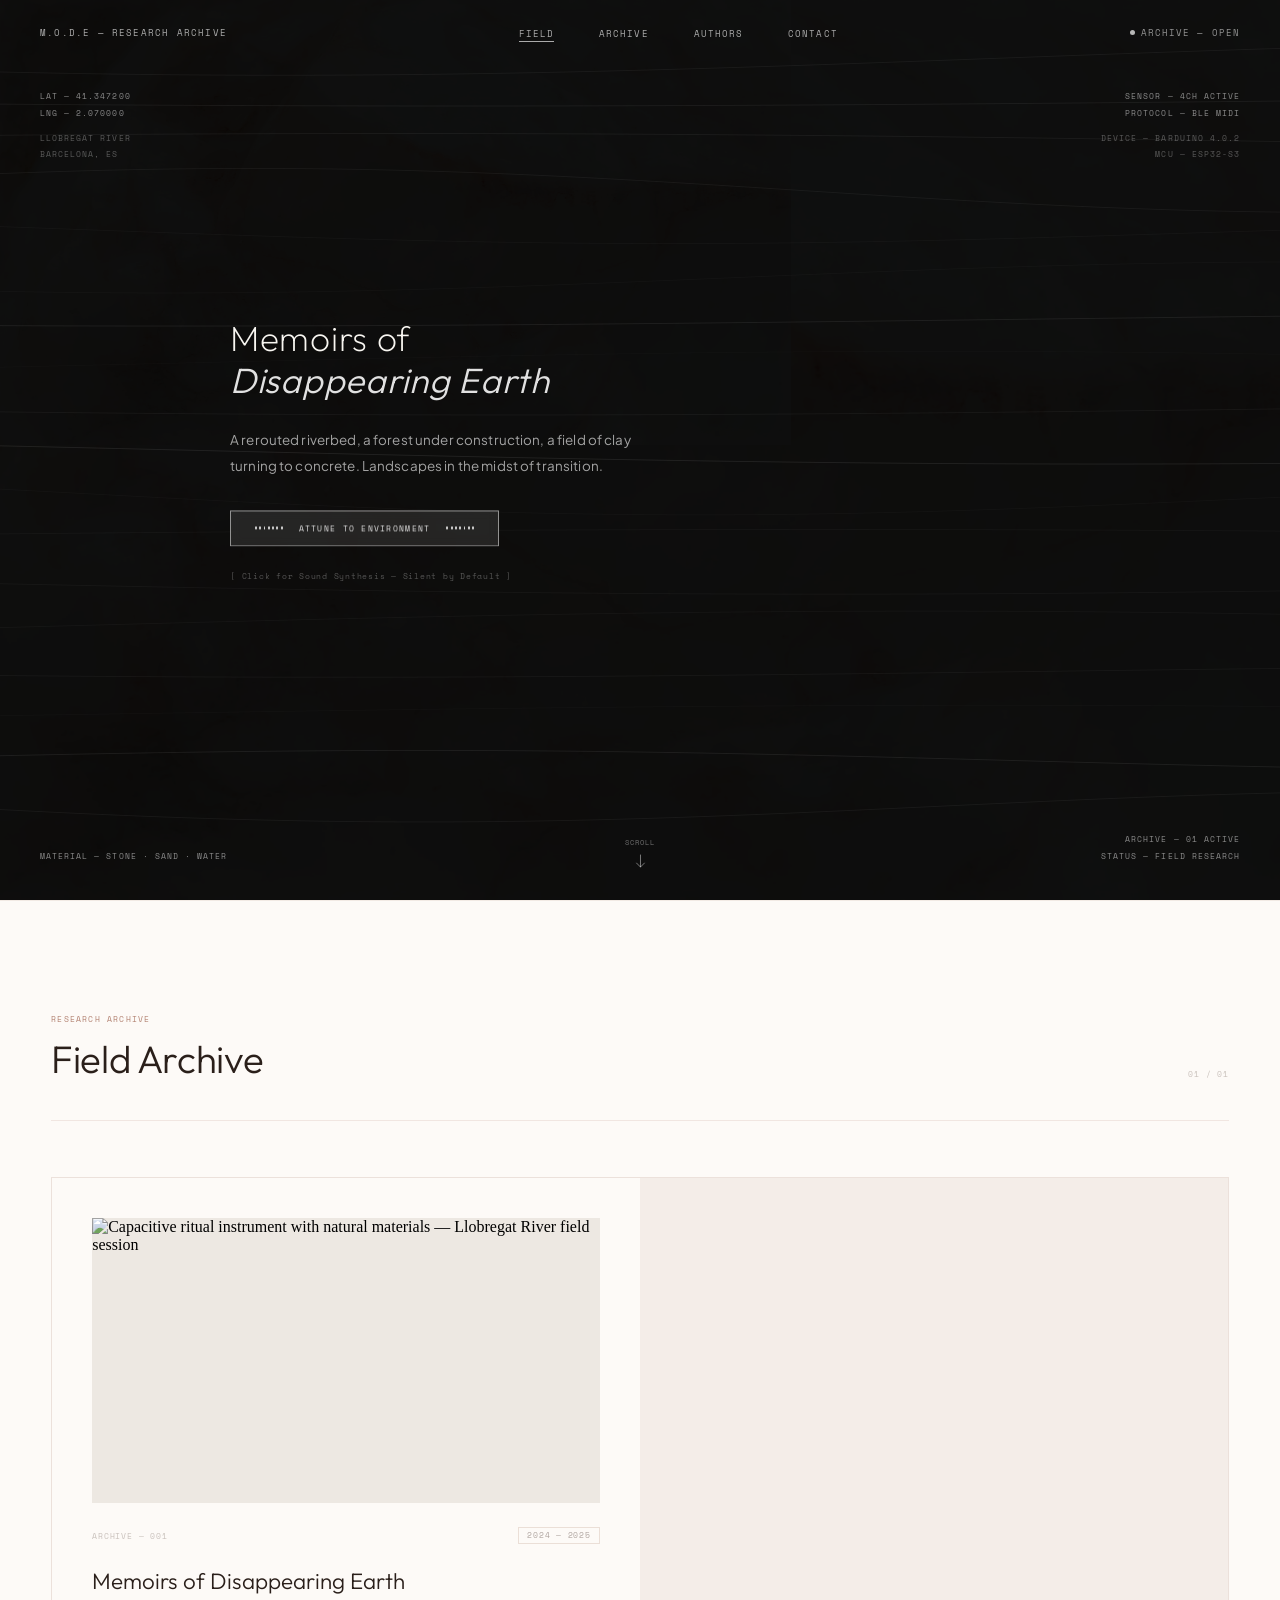
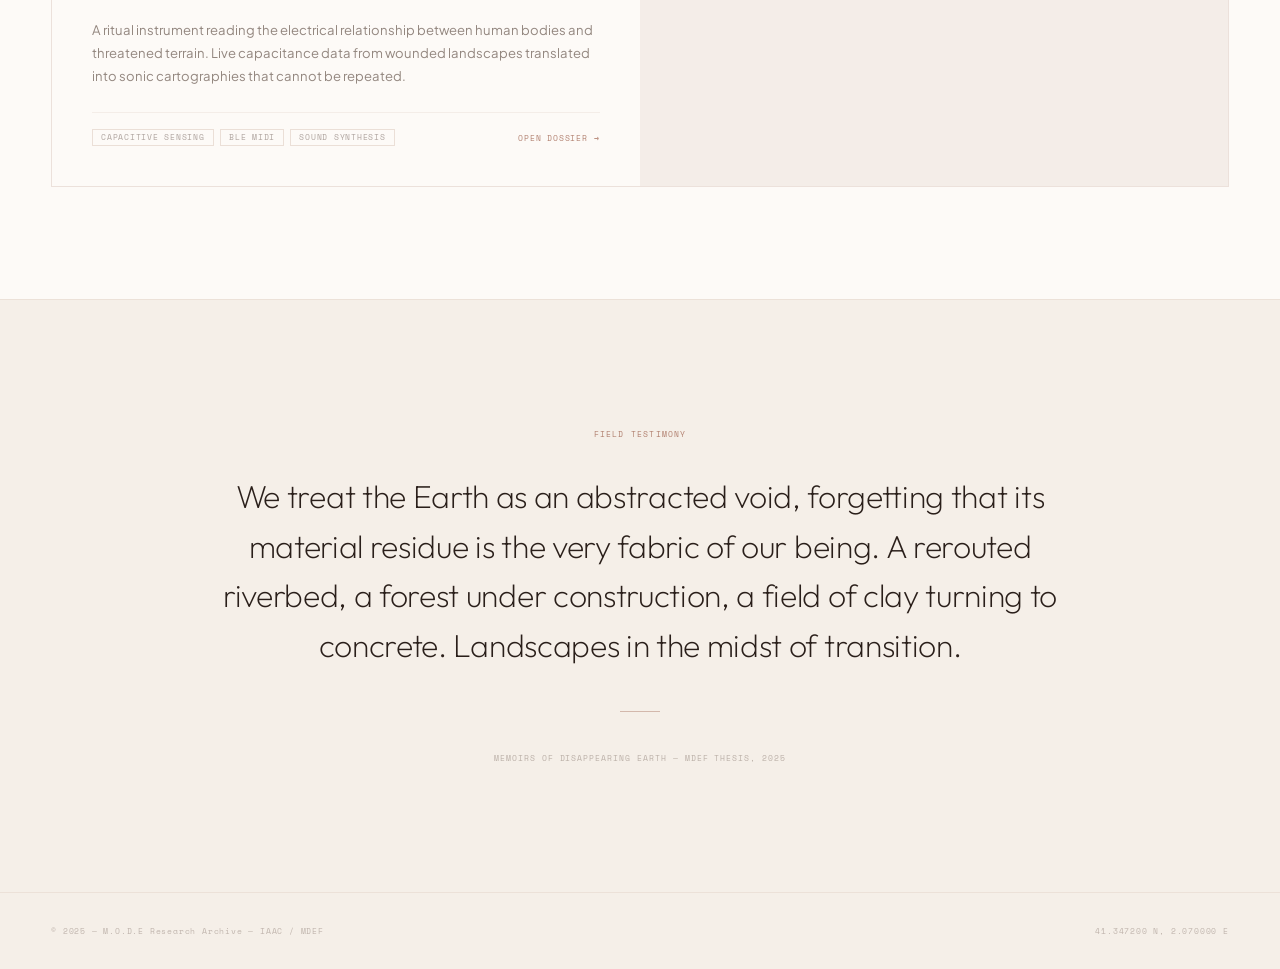
==== index.html @ ce15f307 "Merge branch 'main' of github.com:beste-cebeci/mode git push -u origin main# the commit.git push -u " ====
<!DOCTYPE html>
<html lang="en">
<head>
  <meta charset="UTF-8" />
  <meta name="viewport" content="width=device-width, initial-scale=1.0" />
  <title>Memoirs of Disappearing Earth</title>
  <meta name="description" content="A ritual instrument translating the electrical relationship between human bodies and threatened landscapes into live sonic cartographies." />
  <link rel="preconnect" href="https://fonts.googleapis.com" />
  <link rel="preconnect" href="https://fonts.gstatic.com" crossorigin />
  <link href="https://fonts.googleapis.com/css2?family=Outfit:wght@200;300;400&family=Plus+Jakarta+Sans:wght@400;500&family=Space+Mono:wght@400&display=swap" rel="stylesheet" />
  <style>
    *, *::before, *::after { box-sizing: border-box; margin: 0; padding: 0; }
    html { font-size: 16px; -webkit-font-smoothing: antialiased; }
    body { overflow-x: hidden; }
    a { color: inherit; text-decoration: none; }
    ul { list-style: none; }
    button { background: none; border: none; cursor: pointer; font: inherit; color: inherit; }

    /* ── HERO ── */
    .hero {
      position: relative;
      width: 100vw; height: 100vh;
      min-height: 600px; overflow: hidden;
    }

    /* Marble — full, warm, present. No overlay. */
    .hero-bg {
      position: absolute; inset: 0; z-index: 0;
      background-image: url('assets/images/hero-marble.jpg');
      background-size: cover;
      background-position: center;
      filter: saturate(0.78) brightness(0.06);
    }

    /* Canvas sits directly on marble */
    .hero-canvas {
      position: absolute; inset: 0; z-index: 1;
      width: 100%; height: 100%;
    }

    /* All UI floats on top */
    .hero-ui {
      position: absolute; inset: 0; z-index: 2;
      pointer-events: none;
    }

    /* ── NAV ── */
    .nav {
      position: fixed; top: 0; left: 0; right: 0; z-index: 100;
      height: 4rem;
      display: flex; align-items: center;
      padding: 0 2.5rem;
      justify-content: space-between;
      transition: background 0.5s ease, backdrop-filter 0.5s ease;
    }
    .nav.scrolled {
      background: rgba(255,252,248,0.72);
      backdrop-filter: blur(14px);
      -webkit-backdrop-filter: blur(14px);
      border-bottom: 1px solid rgba(180,140,120,0.15);
    }
    .nav-word {
      font-family: 'Space Mono', monospace;
      font-size: 8.5px; letter-spacing: 0.14em;
      text-transform: uppercase; color: rgba(255,255,255,0.65);
    }
    .nav.scrolled .nav-word { color: rgba(80,60,50,0.6); }
    .nav-links { display: flex; gap: 2.8rem; }
    .nav-links a {
      font-family: 'Space Mono', monospace;
      font-size: 8.5px; letter-spacing: 0.13em;
      text-transform: uppercase; color: rgba(255,255,255,0.65);
      transition: color 0.25s;
      position: relative;
    }
    .nav.scrolled .nav-links a { color: rgba(80,60,50,0.6); }
    .nav-links a::after {
      content: ''; position: absolute; bottom: -2px; left: 0;
      width: 0; height: 1px; background: currentColor;
      transition: width 0.25s ease;
    }
    .nav-links a:hover::after,
    .nav-links a.active::after { width: 100%; }
    .nav-links a:hover { color: rgba(255,255,255,1); }
    .nav.scrolled .nav-links a:hover { color: rgba(80,60,50,1); }
    .nav-status {
      display: flex; align-items: center; gap: 6px;
      font-family: 'Space Mono', monospace;
      font-size: 8.5px; letter-spacing: 0.13em;
      text-transform: uppercase; color: rgba(255,255,255,0.55);
    }
    .nav.scrolled .nav-status { color: rgba(80,60,50,0.5); }
    .live-dot {
      width: 5px; height: 5px; border-radius: 50%;
      background: rgba(255,255,255,0.7); display: inline-block;
      animation: pulse 2.4s ease-in-out infinite;
    }
    .nav.scrolled .live-dot { background: rgba(160,100,80,0.8); }

    /* ── CORNER LABELS ── */
    .corner {
      position: absolute;
      font-family: 'Space Mono', monospace;
      font-size: 8px; letter-spacing: 0.13em;
      text-transform: uppercase;
      color: rgba(255,255,255,0.52);
      line-height: 2.1;
      pointer-events: none;
    }
    .corner-tl { top: 5.5rem; left: 2.5rem; }
    .corner-tr { top: 5.5rem; right: 2.5rem; text-align: right; }
    .corner-bl { bottom: 2.2rem; left: 2.5rem; }
    .corner-br { bottom: 2.2rem; right: 2.5rem; text-align: right; }
    .dim { opacity: 0.6; }

    /* ── HERO CENTER ── */
    .hero-center {
      position: absolute; z-index: 3;
      top: 50%; left: 50%;
      transform: translate(-50%, -50%);
      width: min(88vw, 820px);
      display: flex; flex-direction: column;
      align-items: flex-start; gap: 1.6rem;
      pointer-events: auto;
    }
    .hero-title {
      font-family: 'Outfit', sans-serif;
      font-size: clamp(1.4rem, 3.5vw, 2.2rem);
      font-weight: 200; line-height: 1.2;
      letter-spacing: 0.02em; color: #f8f6f1;
      white-space: nowrap;
    }
    .hero-title em {
      font-style: italic; font-weight: 300;
      color: rgba(255,255,255,0.88);
    }
    .hero-stmt {
      font-family: 'Plus Jakarta Sans', sans-serif;
      font-size: clamp(0.72rem, 1.05vw, 0.88rem);
      color: rgba(255,255,255,0.62);
      line-height: 1.95; max-width: 42ch;
      letter-spacing: 0.01em; text-align: left;
    }

    /* ── AUDIO BUTTON ── */
    .audio-btn {
      display: flex; align-items: center; gap: 1rem;
      padding: 0.65rem 1.5rem;
      border: 1px solid rgba(255,255,255,0.5);
      background: rgba(255,255,255,0.1);
      color: rgba(255,255,255,0.88);
      font-family: 'Space Mono', monospace;
      font-size: 8px; letter-spacing: 0.16em;
      text-transform: uppercase; cursor: pointer;
      transition: all 0.4s ease;
      backdrop-filter: blur(6px);
      -webkit-backdrop-filter: blur(6px);
      margin-top: 0.3rem;
    }
    .audio-btn:hover {
      background: rgba(255,255,255,0.2);
      border-color: rgba(255,255,255,0.9);
      color: #fff;
    }
    .audio-btn.is-on {
      background: rgba(255,255,255,0.18);
      border-color: #fff;
    }
    .waves { display: flex; align-items: center; gap: 2.5px; height: 13px; }
    .waves span {
      display: block; width: 1.8px; border-radius: 1px;
      background: rgba(255,255,255,0.85); height: 3px;
      transition: height 0.3s ease;
    }
    .audio-hint {
      font-family: 'Space Mono', monospace;
      font-size: 7.5px; color: rgba(255,255,255,0.3);
      letter-spacing: 0.1em;
    }

    /* ── SCROLL HINT ── */
    .scroll-hint {
      position: fixed; bottom: 2rem; left: 50%;
      transform: translateX(-50%); z-index: 10;
      display: flex; flex-direction: column;
      align-items: center; gap: 6px;
      pointer-events: none;
      transition: opacity 0.5s ease;
      animation: scrollBounce 2.2s ease-in-out infinite;
    }
    .scroll-hint span {
      font-family: 'Space Mono', monospace;
      font-size: 7px; letter-spacing: 0.12em;
      text-transform: uppercase; color: rgba(255,255,255,0.4);
    }

    /* ── ARCHIVE SECTION ── */
    .archive {
      background: #FDFAF7;
      padding: 7rem 0;
      border-top: 1px solid rgba(180,140,120,0.15);
    }
    .container {
      width: 100%; max-width: 1400px;
      margin-inline: auto;
      padding-inline: clamp(1.5rem, 4vw, 4rem);
    }
    .archive-header {
      display: flex; align-items: flex-end;
      justify-content: space-between;
      padding-bottom: 2.5rem;
      border-bottom: 1px solid rgba(180,140,120,0.18);
      margin-bottom: 3.5rem;
    }
    .eyebrow {
      font-family: 'Space Mono', monospace;
      font-size: 8px; letter-spacing: 0.15em;
      text-transform: uppercase; color: rgba(160,100,80,0.8);
      margin-bottom: 0.8rem;
    }
    .section-title {
      font-family: 'Outfit', sans-serif;
      font-size: clamp(1.6rem, 3vw, 2.8rem);
      font-weight: 300; line-height: 1.1;
      letter-spacing: -0.01em; color: #2A1F1A;
    }
    .archive-count {
      font-family: 'Space Mono', monospace;
      font-size: 8px; color: rgba(80,60,50,0.3);
      letter-spacing: 0.1em;
    }

    /* ── CARD ── */
    .card-grid {
      display: grid;
      grid-template-columns: repeat(auto-fill, minmax(min(100%, 520px), 1fr));
      gap: 1px;
      background: rgba(180,140,120,0.12);
      border: 1px solid rgba(180,140,120,0.12);
    }
    .card {
      background: #FDFAF7; padding: 2.5rem;
      display: flex; flex-direction: column; gap: 1.5rem;
      transition: background 0.3s ease;
    }
    .card:hover { background: #F8F3EE; }
    .card-media {
      width: 100%; aspect-ratio: 16/9;
      overflow: hidden; background: #EDE8E2;
    }
    .card-media img {
      width: 100%; height: 100%; object-fit: cover;
      filter: saturate(0.6);
      transition: filter 0.6s ease, transform 0.6s ease;
    }
    .card:hover .card-media img { filter: saturate(0.85); transform: scale(1.02); }
    .card-meta {
      display: flex; align-items: center; justify-content: space-between;
    }
    .card-index {
      font-family: 'Space Mono', monospace;
      font-size: 8px; color: rgba(80,60,50,0.3);
      letter-spacing: 0.1em; text-transform: uppercase;
    }
    .badge {
      display: inline-flex; align-items: center;
      padding: 2px 8px;
      border: 1px solid rgba(180,140,120,0.25);
      font-family: 'Space Mono', monospace;
      font-size: 7.5px; letter-spacing: 0.1em;
      text-transform: uppercase; color: rgba(80,60,50,0.45);
    }
    .card-title {
      font-family: 'Outfit', sans-serif;
      font-size: 1.4rem; font-weight: 300;
      line-height: 1.2; color: #2A1F1A;
    }
    .card-desc {
      font-family: 'Plus Jakarta Sans', sans-serif;
      font-size: 0.82rem; color: rgba(60,40,30,0.55);
      line-height: 1.75;
      display: -webkit-box;
      -webkit-line-clamp: 3;
      -webkit-box-orient: vertical;
      overflow: hidden;
    }
    .card-footer {
      display: flex; align-items: center; justify-content: space-between;
      margin-top: auto; padding-top: 1rem;
      border-top: 1px solid rgba(180,140,120,0.12);
    }
    .card-tags { display: flex; gap: 0.4rem; flex-wrap: wrap; }
    .card-cta {
      font-family: 'Space Mono', monospace;
      font-size: 8px; letter-spacing: 0.1em;
      text-transform: uppercase; color: rgba(160,100,80,0.8);
      transition: letter-spacing 0.25s ease;
    }
    .card:hover .card-cta { letter-spacing: 0.16em; }

    /* ── STATEMENT ── */
    .statement-section {
      background: #F5EFE8;
      padding: 8rem 0;
      border-top: 1px solid rgba(180,140,120,0.15);
    }
    .statement-inner {
      max-width: 860px; margin-inline: auto; text-align: center;
    }
    .pull-quote {
      font-family: 'Outfit', sans-serif;
      font-size: clamp(1.3rem, 2.8vw, 2rem);
      font-weight: 200; line-height: 1.55;
      letter-spacing: -0.01em; color: #2A1F1A;
    }
    .rule-accent {
      width: 2.5rem; height: 1px;
      background: rgba(160,100,80,0.4);
      border: none; margin: 2.5rem auto;
    }
    .caption {
      font-family: 'Space Mono', monospace;
      font-size: 8px; letter-spacing: 0.12em;
      text-transform: uppercase; color: rgba(80,60,50,0.35);
    }

    /* ── FOOTER ── */
    .footer {
      background: #F5EFE8;
      border-top: 1px solid rgba(180,140,120,0.15);
      padding: 2rem 0;
    }
    .footer-inner {
      display: flex; align-items: center; justify-content: space-between;
    }
    .footer-copy {
      font-family: 'Space Mono', monospace;
      font-size: 8px; letter-spacing: 0.1em;
      color: rgba(80,60,50,0.32);
    }

    /* ── REVEAL ── */
    .reveal {
      opacity: 0; transform: translateY(18px);
      transition: opacity 0.9s ease, transform 0.9s ease;
    }
    .reveal.visible { opacity: 1; transform: none; }

    /* ── KEYFRAMES ── */
    @keyframes pulse { 0%,100%{opacity:1} 50%{opacity:0.2} }
    @keyframes wvanim { 0%,100%{height:3px} 50%{height:12px} }
    @keyframes scrollBounce {
      0%,100%{ transform:translateX(-50%) translateY(0); opacity:0.5; }
      50%{ transform:translateX(-50%) translateY(5px); opacity:1; }
    }

    /* ── RESPONSIVE ── */
    @media (max-width: 700px) {
      .nav-links { display: none; }
      .corner-tr, .corner-br { display: none; }
      .hero-center { width: 90vw; }
    }
    @media (prefers-reduced-motion: reduce) {
      *, *::before, *::after {
        animation-duration: 0.01ms !important;
        transition-duration: 0.01ms !important;
      }
    }
  </style>
</head>
<body>

  <!-- ═══ NAV ═══ -->
  <nav class="nav" id="nav">
    <span class="nav-word">M.O.D.E — Research Archive</span>
    <ul class="nav-links">
      <li><a href="index.html" class="active">Field</a></li>
      <li><a href="work.html">Archive</a></li>
      <li><a href="about.html">Authors</a></li>
      <li><a href="contact.html">Contact</a></li>
    </ul>
    <div class="nav-status">
      <span class="live-dot"></span>
      Archive — Open
    </div>
  </nav>

  <!-- ═══ HERO ═══ -->
  <section class="hero" aria-label="Landing">

    <!-- Marble background — full and present -->
    <div class="hero-bg" aria-hidden="true">
      <video autoplay muted loop playsinline preload="metadata" poster="assets/images/hero-marble.jpg">
        <source src="assets/videos/denemebg-2.mp4" type="video/mp4">
      </video>
    </div>

    <!-- Generative ancient symbol canvas -->
    <canvas class="hero-canvas" id="canvas" aria-hidden="true"></canvas>

    <!-- UI layer -->
    <div class="hero-ui">

      <div class="corner corner-tl">
        <div>Lat — 41.347200</div>
        <div>Lng — 2.070000</div>
        <div class="dim" style="margin-top:0.5rem">Llobregat River</div>
        <div class="dim">Barcelona, ES</div>
      </div>
      <div class="corner corner-tr">
        <div>Sensor — 4ch Active</div>
        <div>Protocol — BLE MIDI</div>
        <div class="dim" style="margin-top:0.5rem">Device — Barduino 4.0.2</div>
        <div class="dim">MCU — ESP32-S3</div>
      </div>
      <div class="corner corner-bl">
        <div>Material — Stone · Sand · Water</div>
      </div>
      <div class="corner corner-br">
        <div>Archive — 01 Active</div>
        <div>Status — Field Research</div>
      </div>

      <!-- Central content -->
      <div class="hero-center">
        <h1 class="hero-title">
          Memoirs of<br>
          <em>Disappearing Earth</em>
        </h1>
        <p class="hero-stmt">
          A rerouted riverbed, a forest under construction,
          a field of clay turning to concrete. 
          Landscapes in the midst of transition.

        </p>
        <button class="audio-btn" id="audio-btn" aria-pressed="false">
          <div class="waves" id="wave-l" aria-hidden="true">
            <span></span><span></span><span></span><span></span>
            <span></span><span></span><span></span>
          </div>
          Attune to Environment
          <div class="waves" id="wave-r" aria-hidden="true">
            <span></span><span></span><span></span><span></span>
            <span></span><span></span><span></span>
          </div>
        </button>
        <span class="audio-hint">[ Click for Sound Synthesis — Silent by Default ]</span>
      </div>

    </div>

    <!-- Hidden audio -->
    <audio id="synth-audio" loop src="assets/audio/synth.mp3" preload="none"></audio>

  </section>

  <!-- Scroll hint -->
  <div class="scroll-hint" id="scroll-hint" aria-hidden="true">
    <span>Scroll</span>
    <svg width="10" height="14" viewBox="0 0 10 14" fill="none">
      <path d="M5 1L5 13M1 9L5 13L9 9"
        stroke="rgba(255,255,255,0.45)" stroke-width="1" stroke-linecap="round"/>
    </svg>
  </div>

  <!-- ═══ ARCHIVE ═══ -->
  <section class="archive" aria-label="Project archive">
    <div class="container">

      <div class="archive-header reveal">
        <div>
          <p class="eyebrow">Research Archive</p>
          <h2 class="section-title">Field Archive</h2>
        </div>
        <span class="archive-count">01 / 01</span>
      </div>

      <div class="card-grid reveal">
        <article class="card">
          <div class="card-media">
            <img
              src="assets/images/web-01.jpg"
              alt="Capacitive ritual instrument with natural materials — Llobregat River field session"
              loading="lazy"
              onerror="this.parentElement.style.background='#EDE8E2'"
            />
          </div>
          <div class="card-meta">
            <span class="card-index">Archive — 001</span>
            <span class="badge">2024 — 2025</span>
          </div>
          <h3 class="card-title">Memoirs of Disappearing Earth</h3>
          <p class="card-desc">
            A ritual instrument reading the electrical relationship between
            human bodies and threatened terrain. Live capacitance data from
            wounded landscapes translated into sonic cartographies that
            cannot be repeated.
          </p>
          <div class="card-footer">
            <div class="card-tags">
              <span class="badge">Capacitive Sensing</span>
              <span class="badge">BLE MIDI</span>
              <span class="badge">Sound Synthesis</span>
            </div>
            <a href="work.html" class="card-cta">Open Dossier →</a>
          </div>
        </article>
      </div>

    </div>
  </section>

  <!-- ═══ STATEMENT ═══ -->
  <section class="statement-section" aria-label="Field testimony">
    <div class="container">
      <div class="statement-inner reveal">
        <p class="eyebrow" style="margin-bottom:2rem;">Field Testimony</p>
        <blockquote class="pull-quote">
          We treat the Earth as an abstracted void, forgetting that its
          material residue is the very fabric of our being. A rerouted
          riverbed, a forest under construction, a field of clay turning
          to concrete. Landscapes in the midst of transition.
        </blockquote>
        <hr class="rule-accent" />
        <p class="caption">Memoirs of Disappearing Earth — MDEF Thesis, 2025</p>
      </div>
    </div>
  </section>

  <!-- ═══ FOOTER ═══ -->
  <footer class="footer">
    <div class="container">
      <div class="footer-inner">
        <span class="footer-copy">© 2025 — M.O.D.E Research Archive — IAAC / MDEF</span>
        <span class="footer-copy">41.347200 N, 2.070000 E</span>
      </div>
    </div>
  </footer>

  <script src="js/main.js"></script>
</body>
</html>
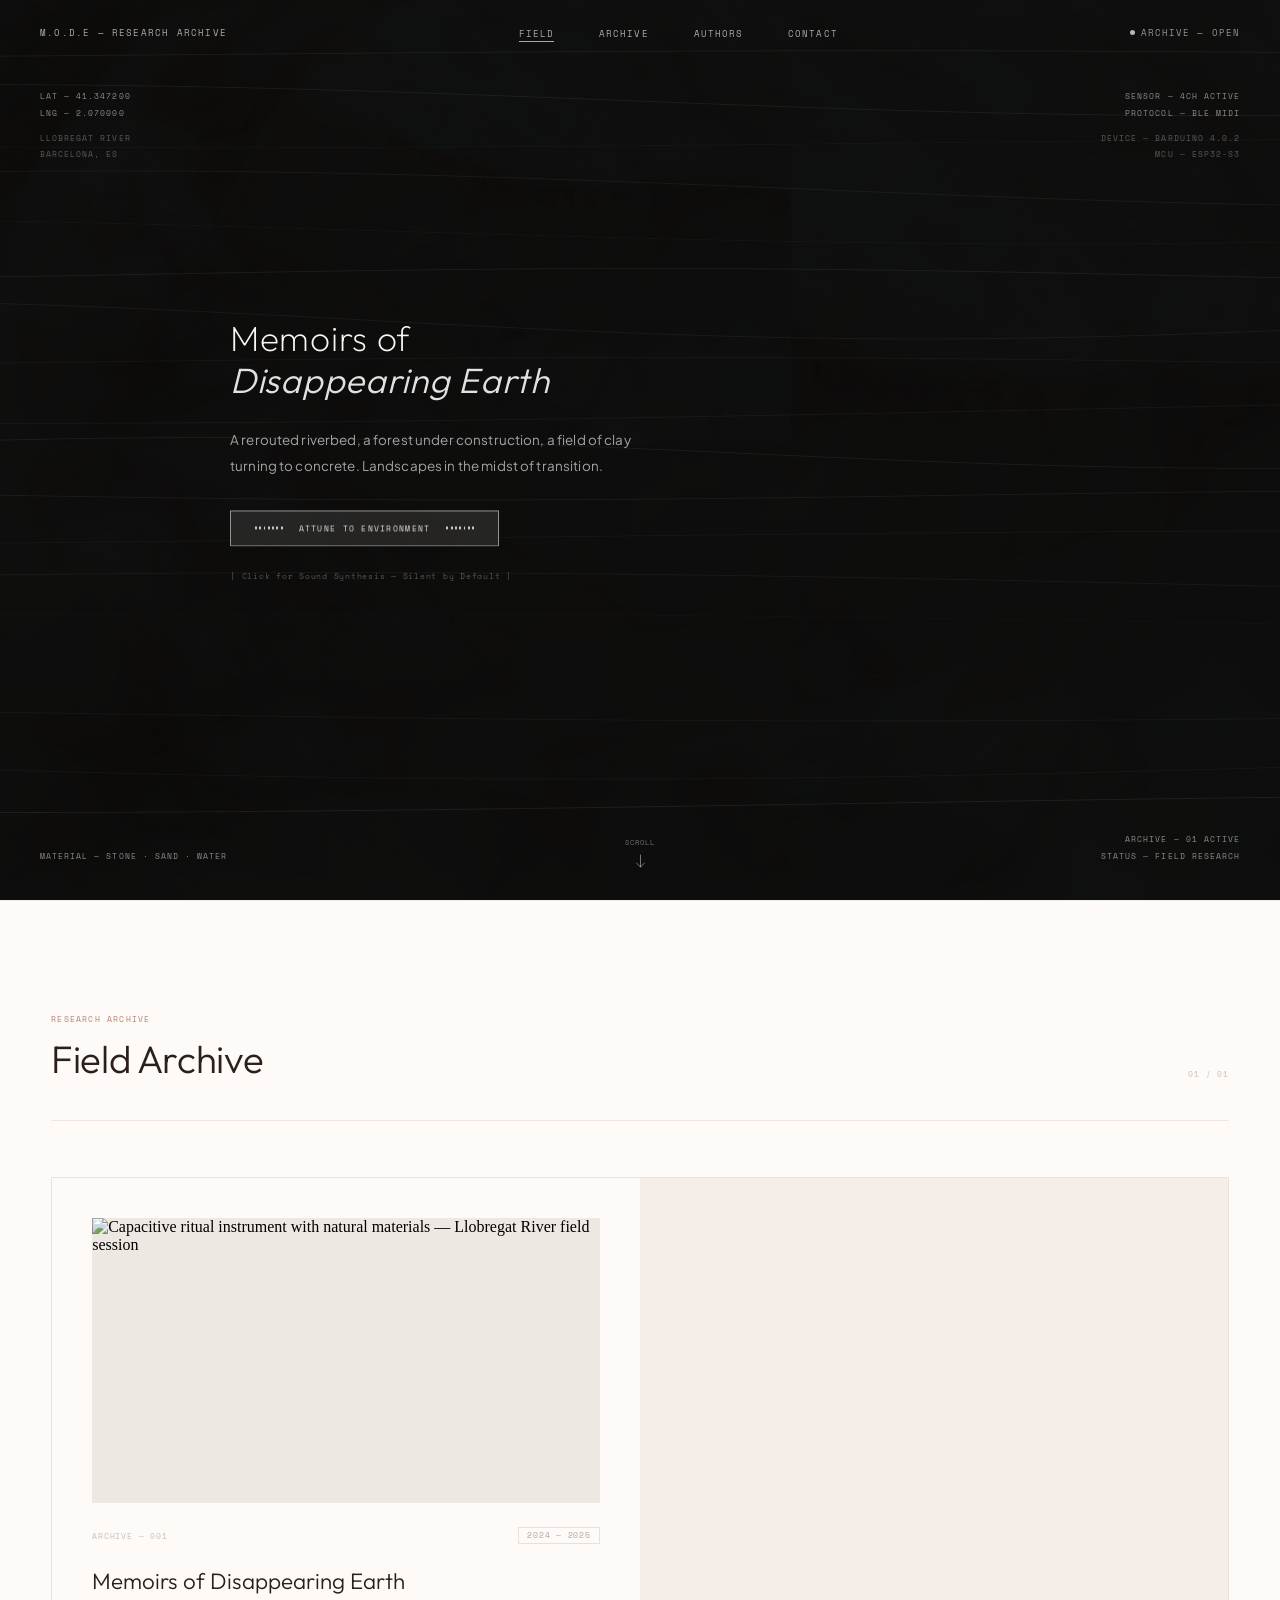
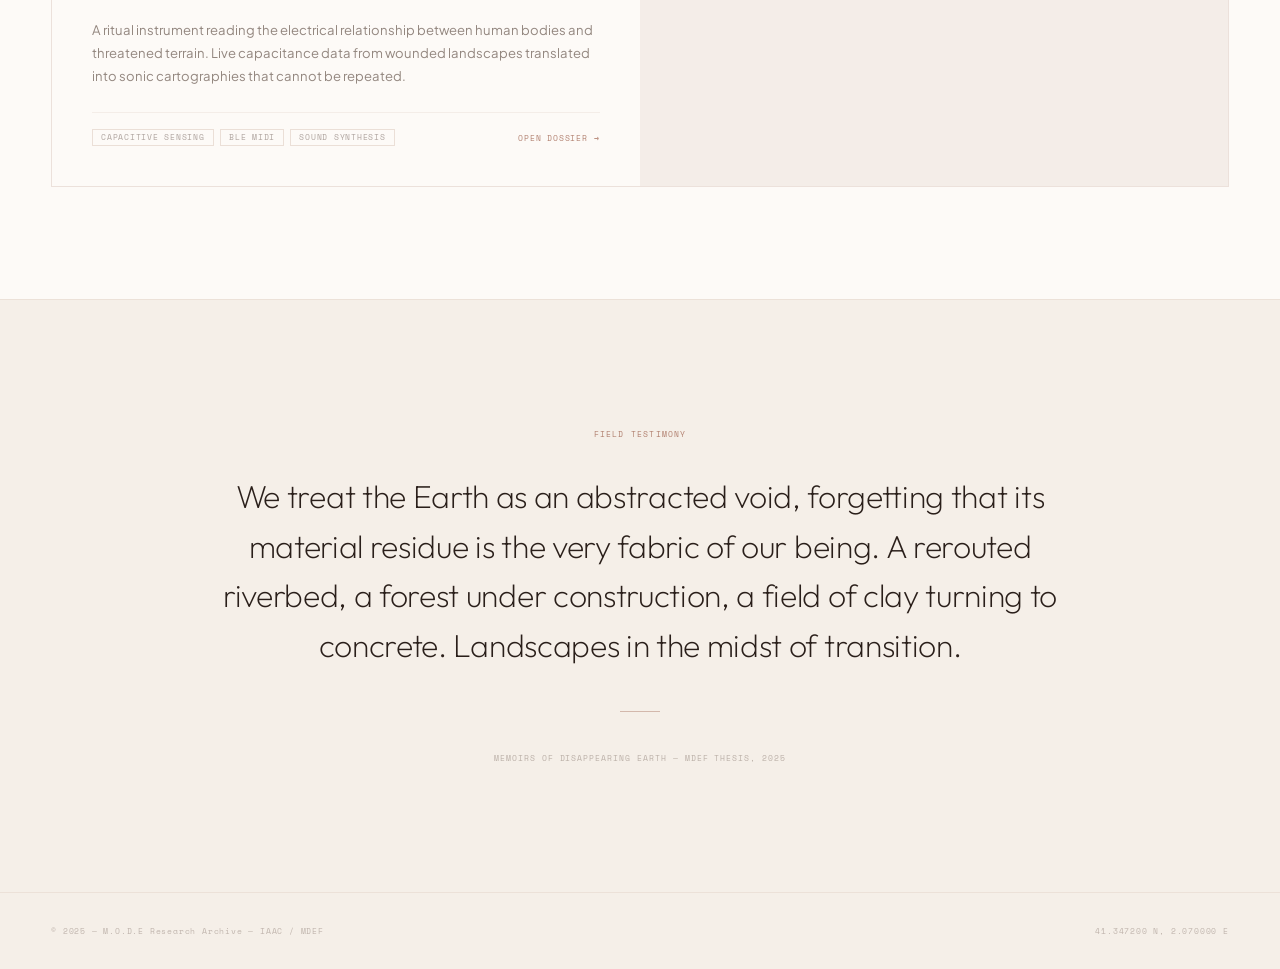
==== commit cae7c281: "title change" ====
--- a/index.html
+++ b/index.html
@@ -3,7 +3,7 @@
 <head>
   <meta charset="UTF-8" />
   <meta name="viewport" content="width=device-width, initial-scale=1.0" />
-  <title>Memoirs of Disappearing Earth</title>
+  <title>Memoirs of the Disappearing Earth</title>
   <meta name="description" content="A ritual instrument translating the electrical relationship between human bodies and threatened landscapes into live sonic cartographies." />
   <link rel="preconnect" href="https://fonts.googleapis.com" />
   <link rel="preconnect" href="https://fonts.gstatic.com" crossorigin />
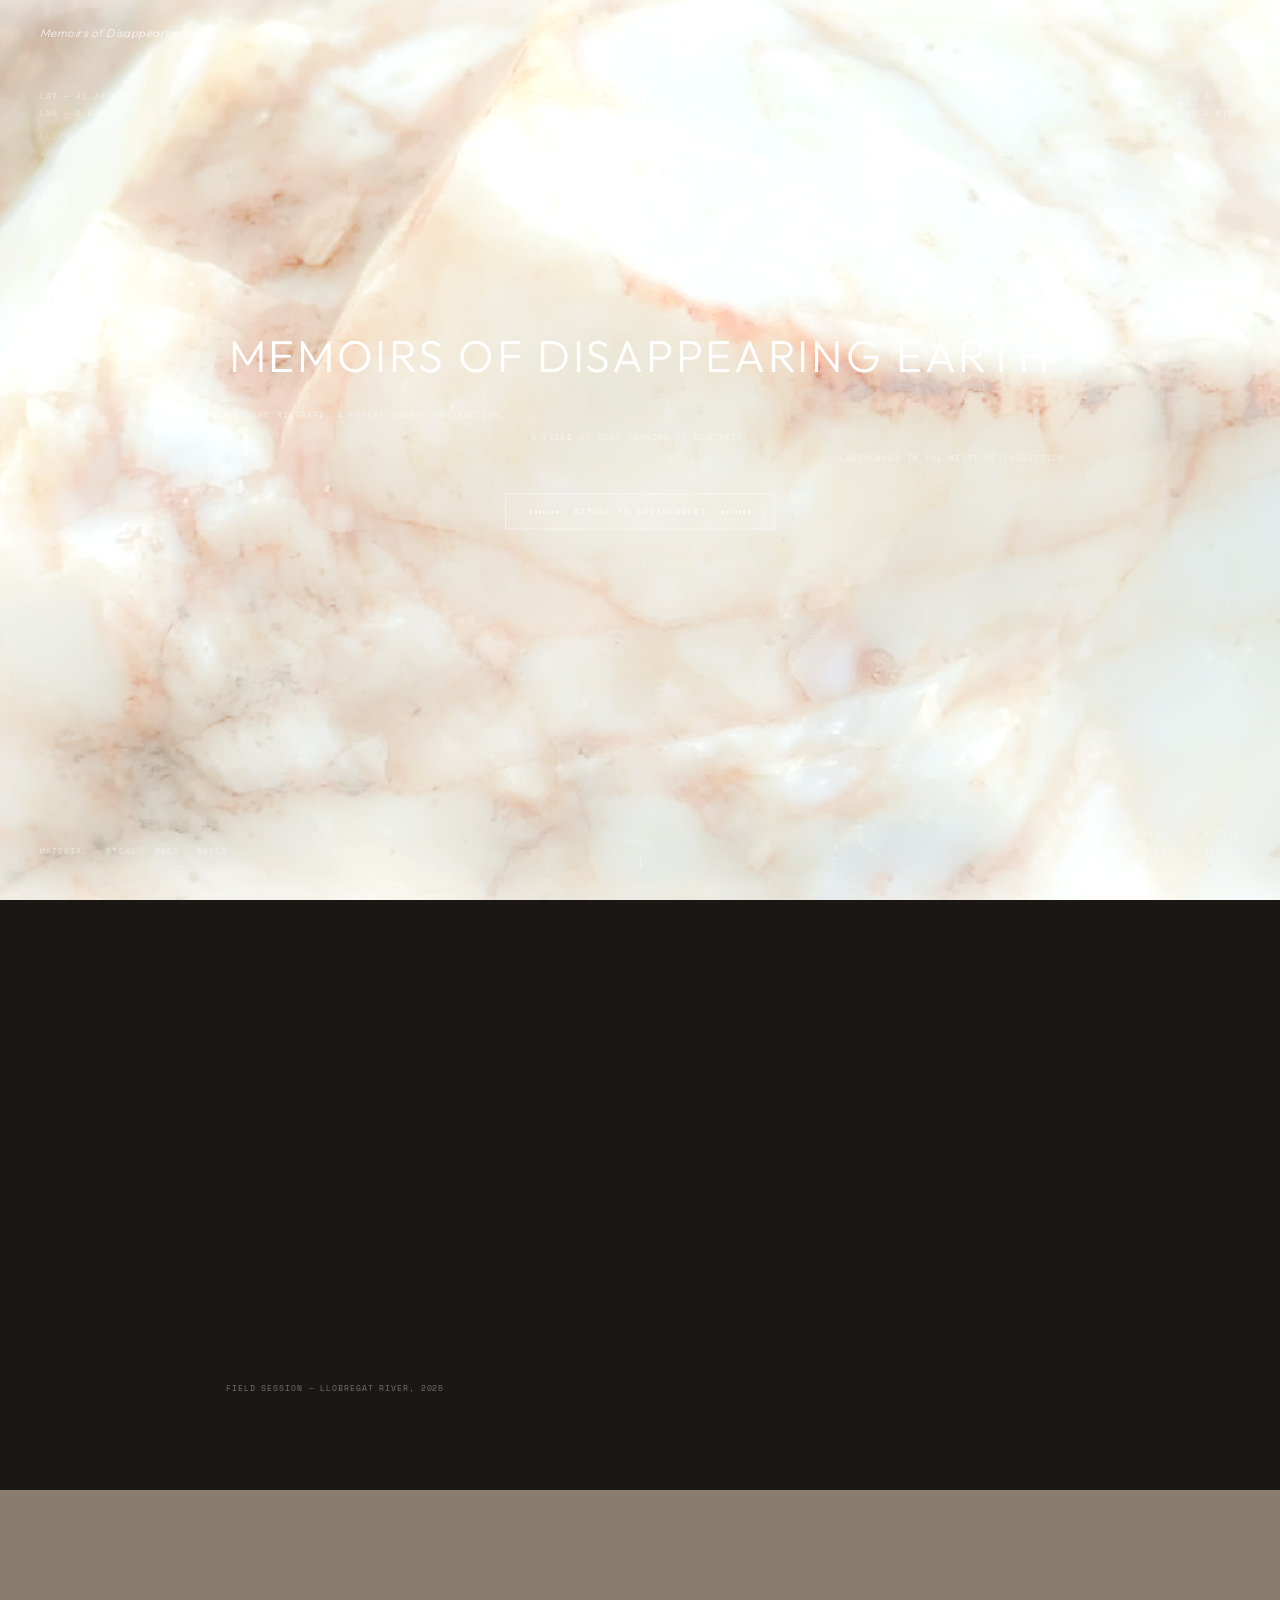
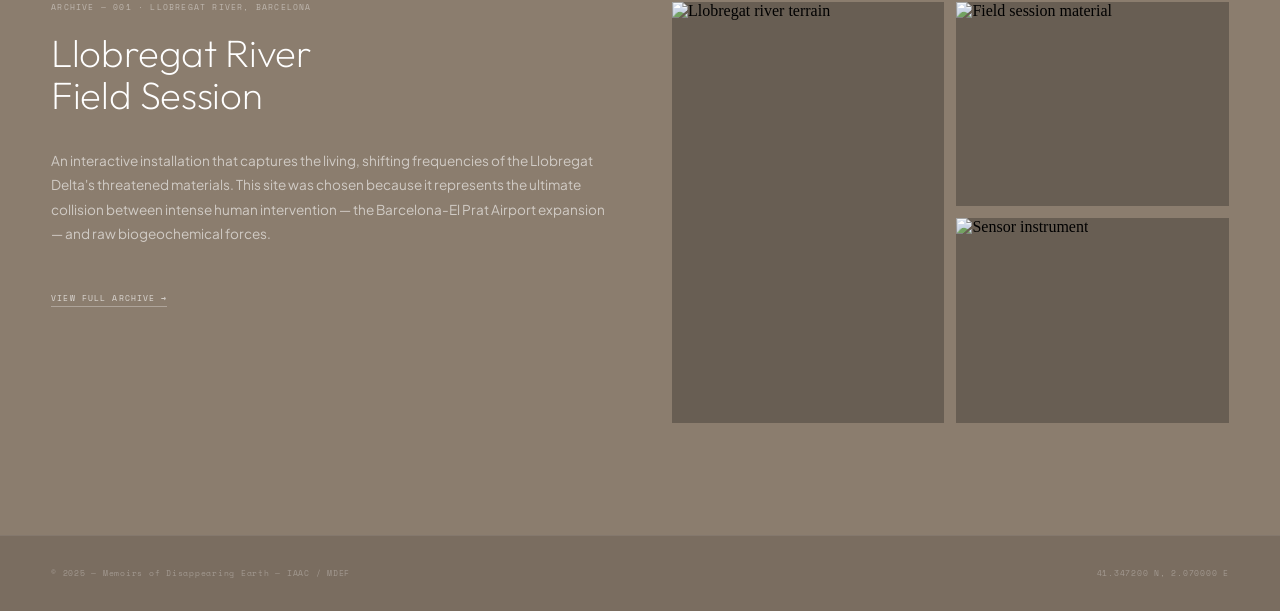
==== commit 1c1ab385: "layout changes archive page addition" ====
--- a/index.html
+++ b/index.html
@@ -3,347 +3,237 @@
 <head>
   <meta charset="UTF-8" />
   <meta name="viewport" content="width=device-width, initial-scale=1.0" />
-  <title>Memoirs of the Disappearing Earth</title>
-  <meta name="description" content="A ritual instrument translating the electrical relationship between human bodies and threatened landscapes into live sonic cartographies." />
+  <title>Memoirs of Disappearing Earth</title>
   <link rel="preconnect" href="https://fonts.googleapis.com" />
   <link rel="preconnect" href="https://fonts.gstatic.com" crossorigin />
   <link href="https://fonts.googleapis.com/css2?family=Outfit:wght@200;300;400&family=Plus+Jakarta+Sans:wght@400;500&family=Space+Mono:wght@400&display=swap" rel="stylesheet" />
   <style>
     *, *::before, *::after { box-sizing: border-box; margin: 0; padding: 0; }
-    html { font-size: 16px; -webkit-font-smoothing: antialiased; }
-    body { overflow-x: hidden; }
+    html { font-size: 16px; -webkit-font-smoothing: antialiased; scroll-behavior: smooth; }
+    body { overflow-x: hidden; background: #EDE7DF; }
     a { color: inherit; text-decoration: none; }
     ul { list-style: none; }
     button { background: none; border: none; cursor: pointer; font: inherit; color: inherit; }
 
+    /* ── NAV ── */
+    .nav {
+      position: fixed; top: 0; left: 0; right: 0; z-index: 100;
+      height: 4rem; display: flex; align-items: center;
+      padding: 0 2.5rem; justify-content: space-between;
+      transition: background 0.5s ease;
+    }
+    .nav.scrolled {
+      background: rgba(255,252,248,0.82);
+      backdrop-filter: blur(14px);
+      border-bottom: 1px solid rgba(180,150,120,0.15);
+    }
+    .nav-wordmark {
+      font-family: 'Outfit', sans-serif;
+      font-size: 0.72rem; font-weight: 300;
+      letter-spacing: 0.04em; color: rgba(255,255,255,0.8);
+      transition: color 0.4s;
+      font-style: italic;
+    }
+    .nav.scrolled .nav-wordmark { color: rgba(60,45,35,0.7); }
+    .nav-links { display: flex; gap: 2.8rem; }
+    .nav-links a {
+      font-family: 'Space Mono', monospace;
+      font-size: 8px; letter-spacing: 0.14em;
+      text-transform: uppercase; color: rgba(255,255,255,0.65);
+      transition: color 0.25s; position: relative;
+    }
+    .nav.scrolled .nav-links a { color: rgba(60,45,35,0.6); }
+    .nav-links a:hover { color: #fff; }
+    .nav.scrolled .nav-links a:hover { color: rgba(60,45,35,1); }
+    .nav-links a::after {
+      content: ''; position: absolute; bottom: -2px; left: 0;
+      width: 0; height: 1px; background: currentColor;
+      transition: width 0.25s;
+    }
+    .nav-links a:hover::after { width: 100%; }
+
     /* ── HERO ── */
     .hero {
-      position: relative;
-      width: 100vw; height: 100vh;
+      position: relative; width: 100vw; height: 100vh;
       min-height: 600px; overflow: hidden;
     }
-
-    /* Marble — full, warm, present. No overlay. */
     .hero-bg {
       position: absolute; inset: 0; z-index: 0;
       background-image: url('assets/images/hero-marble.jpg');
-      background-size: cover;
-      background-position: center;
-      filter: saturate(0.78) brightness(0.06);
-    }
-
-    /* Canvas sits directly on marble */
+      background-size: cover; background-position: center;
+      filter: saturate(0.78) brightness(1.06);
+    }
     .hero-canvas {
       position: absolute; inset: 0; z-index: 1;
       width: 100%; height: 100%;
     }
-
-    /* All UI floats on top */
-    .hero-ui {
-      position: absolute; inset: 0; z-index: 2;
-      pointer-events: none;
-    }
-
-    /* ── NAV ── */
-    .nav {
-      position: fixed; top: 0; left: 0; right: 0; z-index: 100;
-      height: 4rem;
-      display: flex; align-items: center;
-      padding: 0 2.5rem;
-      justify-content: space-between;
-      transition: background 0.5s ease, backdrop-filter 0.5s ease;
-    }
-    .nav.scrolled {
-      background: rgba(255,252,248,0.72);
-      backdrop-filter: blur(14px);
-      -webkit-backdrop-filter: blur(14px);
-      border-bottom: 1px solid rgba(180,140,120,0.15);
-    }
-    .nav-word {
-      font-family: 'Space Mono', monospace;
-      font-size: 8.5px; letter-spacing: 0.14em;
-      text-transform: uppercase; color: rgba(255,255,255,0.65);
-    }
-    .nav.scrolled .nav-word { color: rgba(80,60,50,0.6); }
-    .nav-links { display: flex; gap: 2.8rem; }
-    .nav-links a {
-      font-family: 'Space Mono', monospace;
-      font-size: 8.5px; letter-spacing: 0.13em;
-      text-transform: uppercase; color: rgba(255,255,255,0.65);
-      transition: color 0.25s;
-      position: relative;
-    }
-    .nav.scrolled .nav-links a { color: rgba(80,60,50,0.6); }
-    .nav-links a::after {
-      content: ''; position: absolute; bottom: -2px; left: 0;
-      width: 0; height: 1px; background: currentColor;
-      transition: width 0.25s ease;
-    }
-    .nav-links a:hover::after,
-    .nav-links a.active::after { width: 100%; }
-    .nav-links a:hover { color: rgba(255,255,255,1); }
-    .nav.scrolled .nav-links a:hover { color: rgba(80,60,50,1); }
-    .nav-status {
-      display: flex; align-items: center; gap: 6px;
-      font-family: 'Space Mono', monospace;
-      font-size: 8.5px; letter-spacing: 0.13em;
-      text-transform: uppercase; color: rgba(255,255,255,0.55);
-    }
-    .nav.scrolled .nav-status { color: rgba(80,60,50,0.5); }
-    .live-dot {
-      width: 5px; height: 5px; border-radius: 50%;
-      background: rgba(255,255,255,0.7); display: inline-block;
-      animation: pulse 2.4s ease-in-out infinite;
-    }
-    .nav.scrolled .live-dot { background: rgba(160,100,80,0.8); }
-
-    /* ── CORNER LABELS ── */
+    .hero-ui { position: absolute; inset: 0; z-index: 2; pointer-events: none; }
+
+    /* Corner data labels */
     .corner {
-      position: absolute;
-      font-family: 'Space Mono', monospace;
-      font-size: 8px; letter-spacing: 0.13em;
-      text-transform: uppercase;
-      color: rgba(255,255,255,0.52);
-      line-height: 2.1;
-      pointer-events: none;
+      position: absolute; font-family: 'Space Mono', monospace;
+      font-size: 8px; letter-spacing: 0.13em; text-transform: uppercase;
+      color: rgba(255,255,255,0.5); line-height: 2.1; pointer-events: none;
     }
     .corner-tl { top: 5.5rem; left: 2.5rem; }
     .corner-tr { top: 5.5rem; right: 2.5rem; text-align: right; }
-    .corner-bl { bottom: 2.2rem; left: 2.5rem; }
-    .corner-br { bottom: 2.2rem; right: 2.5rem; text-align: right; }
-    .dim { opacity: 0.6; }
-
-    /* ── HERO CENTER ── */
+    .corner-bl { bottom: 2.5rem; left: 2.5rem; }
+    .corner-br { bottom: 2.5rem; right: 2.5rem; text-align: right; }
+
+    /* Hero center — stacked text layout */
     .hero-center {
       position: absolute; z-index: 3;
-      top: 50%; left: 50%;
-      transform: translate(-50%, -50%);
-      width: min(88vw, 820px);
+      top: 50%; left: 50%; transform: translate(-50%, -50%);
+      width: min(92vw, 860px);
       display: flex; flex-direction: column;
-      align-items: flex-start; gap: 1.6rem;
-      pointer-events: auto;
+      align-items: center; gap: 1.8rem;
+      pointer-events: auto; text-align: center;
     }
     .hero-title {
       font-family: 'Outfit', sans-serif;
-      font-size: clamp(1.4rem, 3.5vw, 2.2rem);
-      font-weight: 200; line-height: 1.2;
-      letter-spacing: 0.02em; color: #f8f6f1;
-      white-space: nowrap;
-    }
-    .hero-title em {
-      font-style: italic; font-weight: 300;
-      color: rgba(255,255,255,0.88);
-    }
-    .hero-stmt {
-      font-family: 'Plus Jakarta Sans', sans-serif;
-      font-size: clamp(0.72rem, 1.05vw, 0.88rem);
-      color: rgba(255,255,255,0.62);
-      line-height: 1.95; max-width: 42ch;
-      letter-spacing: 0.01em; text-align: left;
-    }
-
-    /* ── AUDIO BUTTON ── */
+      font-size: clamp(1.8rem, 3.5vw, 3rem);
+      font-weight: 300; line-height: 1.1;
+      letter-spacing: 0.06em; color: #ffffff;
+      text-transform: uppercase;
+    }
+
+    /* Scattered text lines — left / center / right */
+    .hero-lines {
+      width: 100%; display: flex; flex-direction: column; gap: 0.5rem;
+    }
+    .hero-line {
+      font-family: 'Space Mono', monospace;
+      font-size: 7.5px; letter-spacing: 0.14em;
+      text-transform: uppercase; color: rgba(255,255,255,0.55);
+      line-height: 1.8;
+    }
+    .hero-line.left  { text-align: left; }
+    .hero-line.center { text-align: center; }
+    .hero-line.right { text-align: right; }
+
+    /* Audio button */
     .audio-btn {
       display: flex; align-items: center; gap: 1rem;
       padding: 0.65rem 1.5rem;
-      border: 1px solid rgba(255,255,255,0.5);
-      background: rgba(255,255,255,0.1);
-      color: rgba(255,255,255,0.88);
+      border: 1px solid rgba(255,255,255,0.45);
+      background: rgba(255,255,255,0.08);
+      color: rgba(255,255,255,0.85);
       font-family: 'Space Mono', monospace;
-      font-size: 8px; letter-spacing: 0.16em;
-      text-transform: uppercase; cursor: pointer;
-      transition: all 0.4s ease;
+      font-size: 8px; letter-spacing: 0.16em; text-transform: uppercase;
+      cursor: pointer; transition: all 0.4s ease;
       backdrop-filter: blur(6px);
-      -webkit-backdrop-filter: blur(6px);
-      margin-top: 0.3rem;
-    }
-    .audio-btn:hover {
-      background: rgba(255,255,255,0.2);
-      border-color: rgba(255,255,255,0.9);
-      color: #fff;
-    }
-    .audio-btn.is-on {
-      background: rgba(255,255,255,0.18);
-      border-color: #fff;
-    }
+    }
+    .audio-btn:hover { background: rgba(255,255,255,0.18); border-color: rgba(255,255,255,0.85); }
+    .audio-btn.is-on { background: rgba(255,255,255,0.15); border-color: #fff; }
     .waves { display: flex; align-items: center; gap: 2.5px; height: 13px; }
     .waves span {
       display: block; width: 1.8px; border-radius: 1px;
-      background: rgba(255,255,255,0.85); height: 3px;
-      transition: height 0.3s ease;
+      background: rgba(255,255,255,0.8); height: 3px;
     }
     .audio-hint {
-      font-family: 'Space Mono', monospace;
-      font-size: 7.5px; color: rgba(255,255,255,0.3);
-      letter-spacing: 0.1em;
-    }
-
-    /* ── SCROLL HINT ── */
+      font-family: 'Space Mono', monospace; font-size: 7px;
+      color: rgba(255,255,255,0.28); letter-spacing: 0.1em;
+    }
+
+    /* Scroll hint */
     .scroll-hint {
       position: fixed; bottom: 2rem; left: 50%;
       transform: translateX(-50%); z-index: 10;
-      display: flex; flex-direction: column;
-      align-items: center; gap: 6px;
-      pointer-events: none;
-      transition: opacity 0.5s ease;
+      display: flex; flex-direction: column; align-items: center; gap: 6px;
+      pointer-events: none; transition: opacity 0.5s ease;
       animation: scrollBounce 2.2s ease-in-out infinite;
     }
     .scroll-hint span {
-      font-family: 'Space Mono', monospace;
-      font-size: 7px; letter-spacing: 0.12em;
-      text-transform: uppercase; color: rgba(255,255,255,0.4);
-    }
-
-    /* ── ARCHIVE SECTION ── */
-    .archive {
-      background: #FDFAF7;
+      font-family: 'Space Mono', monospace; font-size: 7px;
+      letter-spacing: 0.12em; text-transform: uppercase;
+      color: rgba(255,255,255,0.4);
+    }
+
+    /* ── VIDEO SECTION ── */
+    .video-section {
+      background: #1A1714;
+      display: flex; align-items: center; justify-content: center;
+      padding: 5rem 0; position: relative; overflow: hidden;
+    }
+    .video-wrap {
+      width: min(860px, 88vw); position: relative;
+    }
+    .video-wrap video {
+      width: 100%; display: block;
+      filter: saturate(0.7);
+    }
+    .video-label {
+      position: absolute; bottom: 1rem; left: 1rem;
+      font-family: 'Space Mono', monospace; font-size: 7.5px;
+      letter-spacing: 0.12em; text-transform: uppercase;
+      color: rgba(255,255,255,0.4);
+    }
+
+    /* ── LLOBREGAT TEASER ── */
+    .teaser {
+      background: #8B7D6E;
       padding: 7rem 0;
-      border-top: 1px solid rgba(180,140,120,0.15);
     }
     .container {
-      width: 100%; max-width: 1400px;
-      margin-inline: auto;
-      padding-inline: clamp(1.5rem, 4vw, 4rem);
-    }
-    .archive-header {
-      display: flex; align-items: flex-end;
-      justify-content: space-between;
-      padding-bottom: 2.5rem;
-      border-bottom: 1px solid rgba(180,140,120,0.18);
-      margin-bottom: 3.5rem;
-    }
-    .eyebrow {
-      font-family: 'Space Mono', monospace;
-      font-size: 8px; letter-spacing: 0.15em;
-      text-transform: uppercase; color: rgba(160,100,80,0.8);
-      margin-bottom: 0.8rem;
-    }
-    .section-title {
+      width: 100%; max-width: 1300px;
+      margin-inline: auto; padding-inline: clamp(1.5rem, 4vw, 4rem);
+    }
+    .teaser-grid {
+      display: grid; grid-template-columns: 1fr 1fr; gap: 4rem;
+      align-items: start;
+    }
+    .teaser-eyebrow {
+      font-family: 'Space Mono', monospace; font-size: 7.5px;
+      letter-spacing: 0.16em; text-transform: uppercase;
+      color: rgba(255,255,255,0.45); margin-bottom: 1.2rem;
+    }
+    .teaser-title {
       font-family: 'Outfit', sans-serif;
-      font-size: clamp(1.6rem, 3vw, 2.8rem);
-      font-weight: 300; line-height: 1.1;
-      letter-spacing: -0.01em; color: #2A1F1A;
-    }
-    .archive-count {
-      font-family: 'Space Mono', monospace;
-      font-size: 8px; color: rgba(80,60,50,0.3);
-      letter-spacing: 0.1em;
-    }
-
-    /* ── CARD ── */
-    .card-grid {
-      display: grid;
-      grid-template-columns: repeat(auto-fill, minmax(min(100%, 520px), 1fr));
-      gap: 1px;
-      background: rgba(180,140,120,0.12);
-      border: 1px solid rgba(180,140,120,0.12);
-    }
-    .card {
-      background: #FDFAF7; padding: 2.5rem;
-      display: flex; flex-direction: column; gap: 1.5rem;
-      transition: background 0.3s ease;
-    }
-    .card:hover { background: #F8F3EE; }
-    .card-media {
-      width: 100%; aspect-ratio: 16/9;
-      overflow: hidden; background: #EDE8E2;
-    }
-    .card-media img {
+      font-size: clamp(1.8rem, 3vw, 2.8rem);
+      font-weight: 200; line-height: 1.1;
+      letter-spacing: -0.01em; color: #fff;
+      margin-bottom: 2rem;
+    }
+    .teaser-desc {
+      font-family: 'Plus Jakarta Sans', sans-serif;
+      font-size: 0.85rem; color: rgba(255,255,255,0.6);
+      line-height: 1.8; margin-bottom: 2.5rem;
+    }
+    .teaser-link {
+      font-family: 'Space Mono', monospace; font-size: 8px;
+      letter-spacing: 0.14em; text-transform: uppercase;
+      color: rgba(255,255,255,0.7); border-bottom: 1px solid rgba(255,255,255,0.3);
+      padding-bottom: 2px; transition: color 0.25s, border-color 0.25s;
+    }
+    .teaser-link:hover { color: #fff; border-color: #fff; }
+    .teaser-images {
+      display: grid; grid-template-columns: 1fr 1fr; gap: 0.75rem;
+    }
+    .teaser-img {
+      aspect-ratio: 4/3; overflow: hidden; background: rgba(0,0,0,0.2);
+    }
+    .teaser-img img {
       width: 100%; height: 100%; object-fit: cover;
-      filter: saturate(0.6);
-      transition: filter 0.6s ease, transform 0.6s ease;
-    }
-    .card:hover .card-media img { filter: saturate(0.85); transform: scale(1.02); }
-    .card-meta {
-      display: flex; align-items: center; justify-content: space-between;
-    }
-    .card-index {
-      font-family: 'Space Mono', monospace;
-      font-size: 8px; color: rgba(80,60,50,0.3);
-      letter-spacing: 0.1em; text-transform: uppercase;
-    }
-    .badge {
-      display: inline-flex; align-items: center;
-      padding: 2px 8px;
-      border: 1px solid rgba(180,140,120,0.25);
-      font-family: 'Space Mono', monospace;
-      font-size: 7.5px; letter-spacing: 0.1em;
-      text-transform: uppercase; color: rgba(80,60,50,0.45);
-    }
-    .card-title {
-      font-family: 'Outfit', sans-serif;
-      font-size: 1.4rem; font-weight: 300;
-      line-height: 1.2; color: #2A1F1A;
-    }
-    .card-desc {
-      font-family: 'Plus Jakarta Sans', sans-serif;
-      font-size: 0.82rem; color: rgba(60,40,30,0.55);
-      line-height: 1.75;
-      display: -webkit-box;
-      -webkit-line-clamp: 3;
-      -webkit-box-orient: vertical;
-      overflow: hidden;
-    }
-    .card-footer {
-      display: flex; align-items: center; justify-content: space-between;
-      margin-top: auto; padding-top: 1rem;
-      border-top: 1px solid rgba(180,140,120,0.12);
-    }
-    .card-tags { display: flex; gap: 0.4rem; flex-wrap: wrap; }
-    .card-cta {
-      font-family: 'Space Mono', monospace;
-      font-size: 8px; letter-spacing: 0.1em;
-      text-transform: uppercase; color: rgba(160,100,80,0.8);
-      transition: letter-spacing 0.25s ease;
-    }
-    .card:hover .card-cta { letter-spacing: 0.16em; }
-
-    /* ── STATEMENT ── */
-    .statement-section {
-      background: #F5EFE8;
-      padding: 8rem 0;
-      border-top: 1px solid rgba(180,140,120,0.15);
-    }
-    .statement-inner {
-      max-width: 860px; margin-inline: auto; text-align: center;
-    }
-    .pull-quote {
-      font-family: 'Outfit', sans-serif;
-      font-size: clamp(1.3rem, 2.8vw, 2rem);
-      font-weight: 200; line-height: 1.55;
-      letter-spacing: -0.01em; color: #2A1F1A;
-    }
-    .rule-accent {
-      width: 2.5rem; height: 1px;
-      background: rgba(160,100,80,0.4);
-      border: none; margin: 2.5rem auto;
-    }
-    .caption {
-      font-family: 'Space Mono', monospace;
-      font-size: 8px; letter-spacing: 0.12em;
-      text-transform: uppercase; color: rgba(80,60,50,0.35);
-    }
+      filter: saturate(0.55); transition: filter 0.5s;
+    }
+    .teaser-img:hover img { filter: saturate(0.8); }
+    .teaser-img.tall { grid-row: span 2; aspect-ratio: unset; }
 
     /* ── FOOTER ── */
     .footer {
-      background: #F5EFE8;
-      border-top: 1px solid rgba(180,140,120,0.15);
-      padding: 2rem 0;
+      background: #7A6D60; padding: 2rem 0;
+      border-top: 1px solid rgba(255,255,255,0.08);
     }
     .footer-inner {
       display: flex; align-items: center; justify-content: space-between;
     }
     .footer-copy {
-      font-family: 'Space Mono', monospace;
-      font-size: 8px; letter-spacing: 0.1em;
-      color: rgba(80,60,50,0.32);
+      font-family: 'Space Mono', monospace; font-size: 7.5px;
+      letter-spacing: 0.1em; color: rgba(255,255,255,0.3);
     }
 
     /* ── REVEAL ── */
-    .reveal {
-      opacity: 0; transform: translateY(18px);
-      transition: opacity 0.9s ease, transform 0.9s ease;
-    }
+    .reveal { opacity: 0; transform: translateY(18px); transition: opacity 0.9s ease, transform 0.9s ease; }
     .reveal.visible { opacity: 1; transform: none; }
 
     /* ── KEYFRAMES ── */
@@ -354,184 +244,134 @@
       50%{ transform:translateX(-50%) translateY(5px); opacity:1; }
     }
 
-    /* ── RESPONSIVE ── */
-    @media (max-width: 700px) {
+    @media (max-width: 768px) {
       .nav-links { display: none; }
       .corner-tr, .corner-br { display: none; }
-      .hero-center { width: 90vw; }
+      .teaser-grid { grid-template-columns: 1fr; gap: 2.5rem; }
     }
     @media (prefers-reduced-motion: reduce) {
-      *, *::before, *::after {
-        animation-duration: 0.01ms !important;
-        transition-duration: 0.01ms !important;
-      }
+      *, *::before, *::after { animation-duration: 0.01ms !important; transition-duration: 0.01ms !important; }
     }
   </style>
 </head>
 <body>
 
-  <!-- ═══ NAV ═══ -->
+  <!-- NAV -->
   <nav class="nav" id="nav">
-    <span class="nav-word">M.O.D.E — Research Archive</span>
+    <a href="index.html" class="nav-wordmark">Memoirs of Disappearing Earth</a>
     <ul class="nav-links">
-      <li><a href="index.html" class="active">Field</a></li>
-      <li><a href="work.html">Archive</a></li>
-      <li><a href="about.html">Authors</a></li>
+      <li><a href="index.html">Field</a></li>
+      <li><a href="archive.html">Archive</a></li>
       <li><a href="contact.html">Contact</a></li>
     </ul>
-    <div class="nav-status">
-      <span class="live-dot"></span>
-      Archive — Open
-    </div>
   </nav>
 
-  <!-- ═══ HERO ═══ -->
+  <!-- HERO -->
   <section class="hero" aria-label="Landing">
-
-    <!-- Marble background — full and present -->
-    <div class="hero-bg" aria-hidden="true">
-      <video autoplay muted loop playsinline preload="metadata" poster="assets/images/hero-marble.jpg">
-        <source src="assets/videos/denemebg-2.mp4" type="video/mp4">
-      </video>
-    </div>
-
-    <!-- Generative ancient symbol canvas -->
+    <div class="hero-bg"></div>
     <canvas class="hero-canvas" id="canvas" aria-hidden="true"></canvas>
-
-    <!-- UI layer -->
     <div class="hero-ui">
-
       <div class="corner corner-tl">
-        <div>Lat — 41.347200</div>
-        <div>Lng — 2.070000</div>
-        <div class="dim" style="margin-top:0.5rem">Llobregat River</div>
-        <div class="dim">Barcelona, ES</div>
+        <div>Lat — 41.347200</div><div>Lng — 2.070000</div>
+        <div style="opacity:0.5;margin-top:0.4rem">Llobregat River</div>
+        <div style="opacity:0.5">Barcelona, ES</div>
       </div>
       <div class="corner corner-tr">
-        <div>Sensor — 4ch Active</div>
-        <div>Protocol — BLE MIDI</div>
-        <div class="dim" style="margin-top:0.5rem">Device — Barduino 4.0.2</div>
-        <div class="dim">MCU — ESP32-S3</div>
-      </div>
-      <div class="corner corner-bl">
-        <div>Material — Stone · Sand · Water</div>
-      </div>
-      <div class="corner corner-br">
-        <div>Archive — 01 Active</div>
-        <div>Status — Field Research</div>
-      </div>
-
-      <!-- Central content -->
+        <div>Sensor — 4ch Active</div><div>Protocol — BLE MIDI</div>
+        <div style="opacity:0.5;margin-top:0.4rem">Device — Barduino 4.0.2</div>
+        <div style="opacity:0.5">MCU — ESP32-S3</div>
+      </div>
+      <div class="corner corner-bl"><div>Material — Stone · Sand · Water</div></div>
+      <div class="corner corner-br"><div>Archive — 01 Active</div><div>Status — Field Research</div></div>
+
       <div class="hero-center">
-        <h1 class="hero-title">
-          Memoirs of<br>
-          <em>Disappearing Earth</em>
-        </h1>
-        <p class="hero-stmt">
-          A rerouted riverbed, a forest under construction,
-          a field of clay turning to concrete. 
-          Landscapes in the midst of transition.
-
-        </p>
+        <h1 class="hero-title">Memoirs of Disappearing Earth</h1>
+
+        <div class="hero-lines">
+          <p class="hero-line left">A rerouted riverbed, a forest under construction,</p>
+          <p class="hero-line center">a field of clay turning to concrete.</p>
+          <p class="hero-line right">Landscapes in the midst of transition.</p>
+        </div>
+
         <button class="audio-btn" id="audio-btn" aria-pressed="false">
           <div class="waves" id="wave-l" aria-hidden="true">
-            <span></span><span></span><span></span><span></span>
-            <span></span><span></span><span></span>
+            <span></span><span></span><span></span><span></span><span></span><span></span><span></span>
           </div>
           Attune to Environment
           <div class="waves" id="wave-r" aria-hidden="true">
-            <span></span><span></span><span></span><span></span>
-            <span></span><span></span><span></span>
+            <span></span><span></span><span></span><span></span><span></span><span></span><span></span>
           </div>
         </button>
         <span class="audio-hint">[ Click for Sound Synthesis — Silent by Default ]</span>
       </div>
-
     </div>
-
-    <!-- Hidden audio -->
     <audio id="synth-audio" loop src="assets/audio/synth.mp3" preload="none"></audio>
-
   </section>
 
-  <!-- Scroll hint -->
   <div class="scroll-hint" id="scroll-hint" aria-hidden="true">
     <span>Scroll</span>
     <svg width="10" height="14" viewBox="0 0 10 14" fill="none">
-      <path d="M5 1L5 13M1 9L5 13L9 9"
-        stroke="rgba(255,255,255,0.45)" stroke-width="1" stroke-linecap="round"/>
+      <path d="M5 1L5 13M1 9L5 13L9 9" stroke="rgba(255,255,255,0.4)" stroke-width="1" stroke-linecap="round"/>
     </svg>
   </div>
 
-  <!-- ═══ ARCHIVE ═══ -->
-  <section class="archive" aria-label="Project archive">
-    <div class="container">
-
-      <div class="archive-header reveal">
-        <div>
-          <p class="eyebrow">Research Archive</p>
-          <h2 class="section-title">Field Archive</h2>
-        </div>
-        <span class="archive-count">01 / 01</span>
-      </div>
-
-      <div class="card-grid reveal">
-        <article class="card">
-          <div class="card-media">
-            <img
-              src="assets/images/web-01.jpg"
-              alt="Capacitive ritual instrument with natural materials — Llobregat River field session"
-              loading="lazy"
-              onerror="this.parentElement.style.background='#EDE8E2'"
-            />
-          </div>
-          <div class="card-meta">
-            <span class="card-index">Archive — 001</span>
-            <span class="badge">2024 — 2025</span>
-          </div>
-          <h3 class="card-title">Memoirs of Disappearing Earth</h3>
-          <p class="card-desc">
-            A ritual instrument reading the electrical relationship between
-            human bodies and threatened terrain. Live capacitance data from
-            wounded landscapes translated into sonic cartographies that
-            cannot be repeated.
-          </p>
-          <div class="card-footer">
-            <div class="card-tags">
-              <span class="badge">Capacitive Sensing</span>
-              <span class="badge">BLE MIDI</span>
-              <span class="badge">Sound Synthesis</span>
-            </div>
-            <a href="work.html" class="card-cta">Open Dossier →</a>
-          </div>
-        </article>
-      </div>
-
+  <!-- VIDEO -->
+  <section class="video-section" aria-label="Project trailer">
+    <div class="video-wrap reveal">
+      <!--
+        PLACEHOLDER: replace src with your actual video file.
+        Drop it into assets/video/trailer.mp4
+        Keep under 30MB for fast loading.
+      -->
+      <video
+        autoplay muted loop playsinline
+        src="assets/video/trailer.mp4"
+        aria-label="Memoirs of Disappearing Earth — field session trailer"
+      ></video>
+      <span class="video-label">Field Session — Llobregat River, 2025</span>
     </div>
   </section>
 
-  <!-- ═══ STATEMENT ═══ -->
-  <section class="statement-section" aria-label="Field testimony">
+  <!-- LLOBREGAT TEASER -->
+  <section class="teaser" aria-label="Llobregat activation">
     <div class="container">
-      <div class="statement-inner reveal">
-        <p class="eyebrow" style="margin-bottom:2rem;">Field Testimony</p>
-        <blockquote class="pull-quote">
-          We treat the Earth as an abstracted void, forgetting that its
-          material residue is the very fabric of our being. A rerouted
-          riverbed, a forest under construction, a field of clay turning
-          to concrete. Landscapes in the midst of transition.
-        </blockquote>
-        <hr class="rule-accent" />
-        <p class="caption">Memoirs of Disappearing Earth — MDEF Thesis, 2025</p>
+      <div class="teaser-grid reveal">
+        <div>
+          <p class="teaser-eyebrow">Archive — 001 · Llobregat River, Barcelona</p>
+          <h2 class="teaser-title">Llobregat River<br>Field Session</h2>
+          <p class="teaser-desc">
+            An interactive installation that captures the living, shifting
+            frequencies of the Llobregat Delta's threatened materials. This site
+            was chosen because it represents the ultimate collision between intense
+            human intervention — the Barcelona-El Prat Airport expansion — and raw
+            biogeochemical forces.
+          </p>
+          <a href="work.html" class="teaser-link">View Full Archive →</a>
+        </div>
+        <div class="teaser-images">
+          <!--
+            Drop your field images into assets/images/
+            named: web-01.jpg, web-02.jpg, web-03.jpg
+          -->
+          <div class="teaser-img tall">
+            <img src="assets/images/web-01.jpg" alt="Llobregat river terrain" onerror="this.parentElement.style.background='rgba(0,0,0,0.25)'" />
+          </div>
+          <div class="teaser-img">
+            <img src="assets/images/web-02.jpg" alt="Field session material" onerror="this.parentElement.style.background='rgba(0,0,0,0.25)'" />
+          </div>
+          <div class="teaser-img">
+            <img src="assets/images/web-03.jpg" alt="Sensor instrument" onerror="this.parentElement.style.background='rgba(0,0,0,0.25)'" />
+          </div>
+        </div>
       </div>
     </div>
   </section>
 
-  <!-- ═══ FOOTER ═══ -->
+  <!-- FOOTER -->
   <footer class="footer">
     <div class="container">
       <div class="footer-inner">
-        <span class="footer-copy">© 2025 — M.O.D.E Research Archive — IAAC / MDEF</span>
+        <span class="footer-copy">© 2025 — Memoirs of Disappearing Earth — IAAC / MDEF</span>
         <span class="footer-copy">41.347200 N, 2.070000 E</span>
       </div>
     </div>
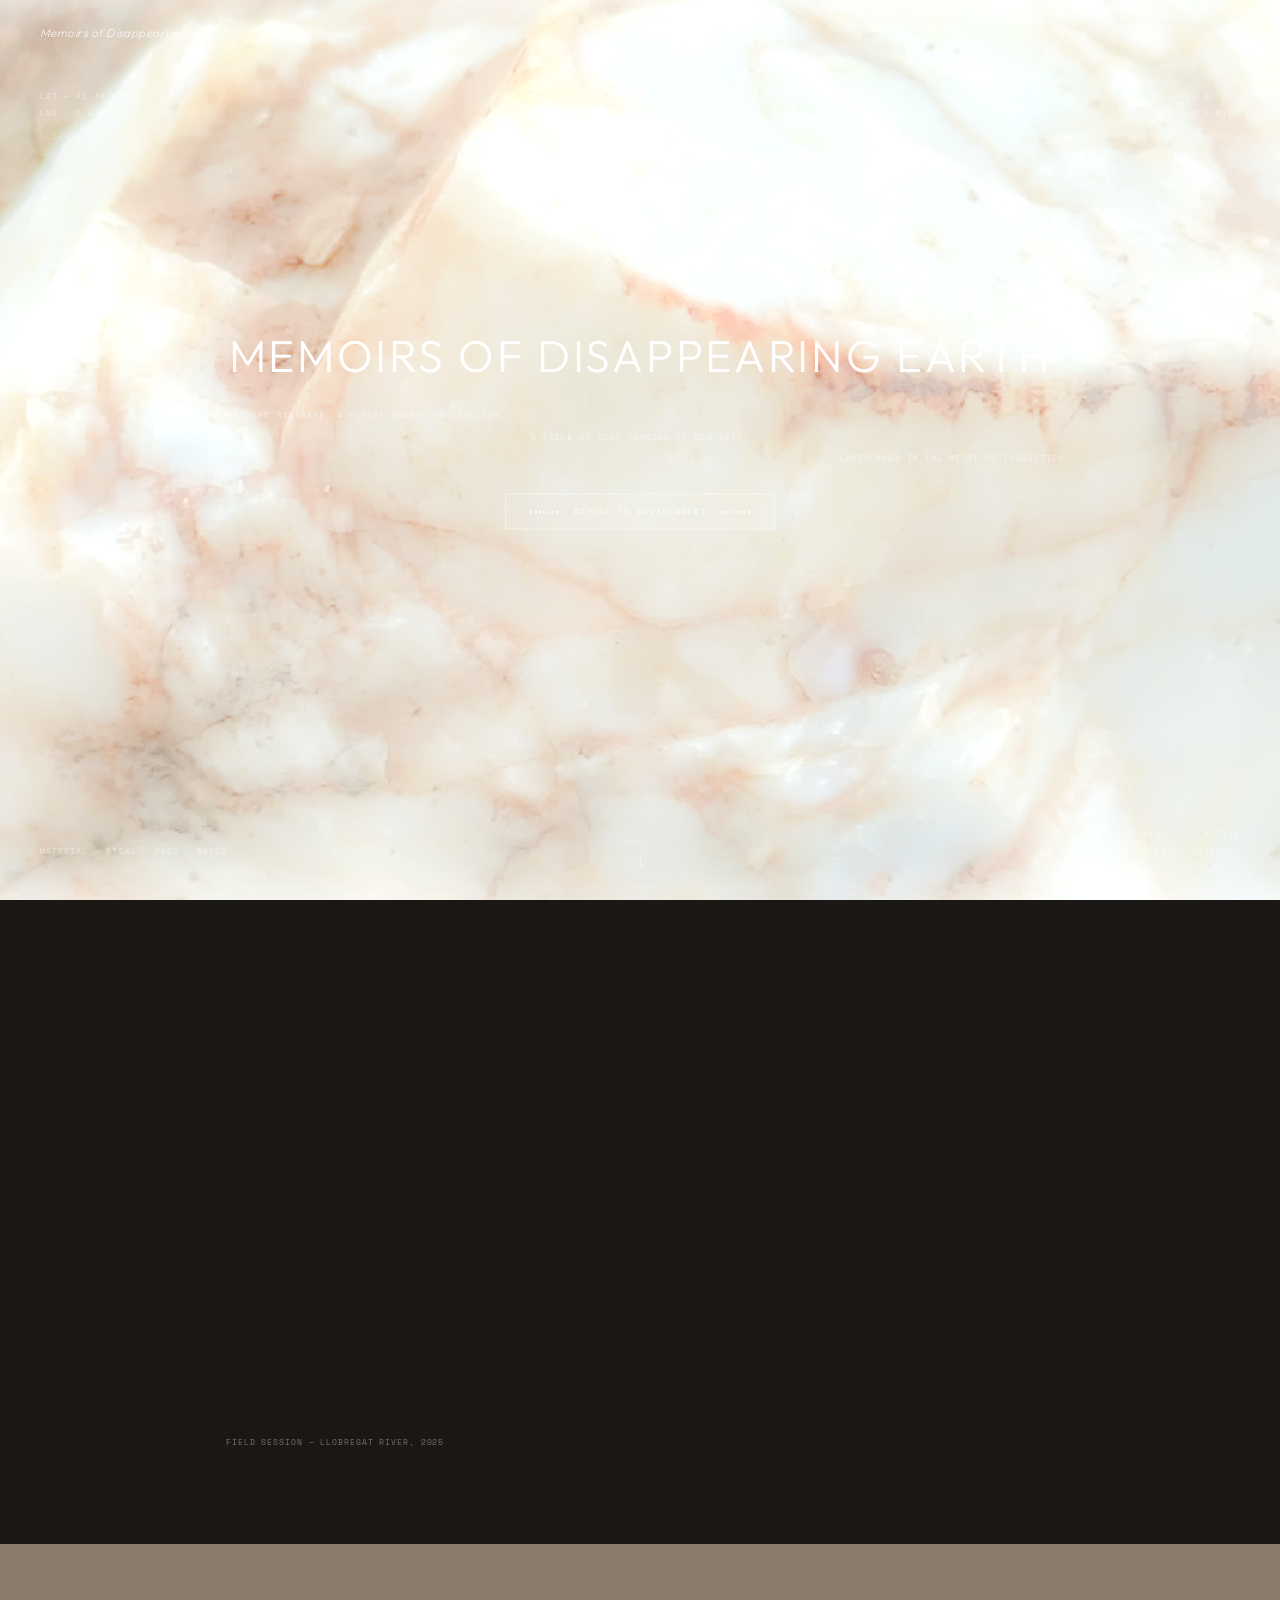
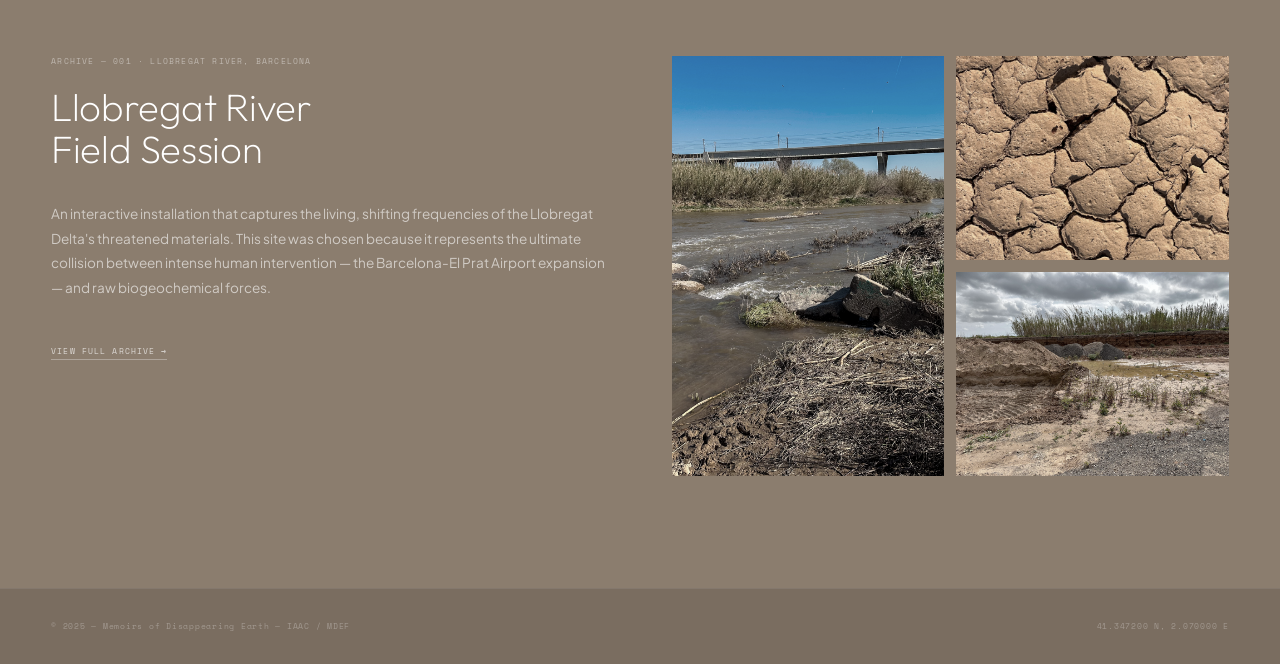
==== commit 419b04b6: "video added & material images and sounds added to work.html" ====
--- a/index.html
+++ b/index.html
@@ -156,11 +156,14 @@
       padding: 5rem 0; position: relative; overflow: hidden;
     }
     .video-wrap {
-      width: min(860px, 88vw); position: relative;
-    }
-    .video-wrap video {
-      width: 100%; display: block;
-      filter: saturate(0.7);
+      width: min(860px, 88vw);
+      position: relative;
+      aspect-ratio: 16 / 9;
+    }
+    .video-wrap iframe {
+      position: absolute; inset: 0;
+      width: 100%; height: 100%;
+      border: none;
     }
     .video-label {
       position: absolute; bottom: 1rem; left: 1rem;
@@ -318,16 +321,14 @@
   <!-- VIDEO -->
   <section class="video-section" aria-label="Project trailer">
     <div class="video-wrap reveal">
-      <!--
-        PLACEHOLDER: replace src with your actual video file.
-        Drop it into assets/video/trailer.mp4
-        Keep under 30MB for fast loading.
-      -->
-      <video
-        autoplay muted loop playsinline
-        src="assets/video/trailer.mp4"
-        aria-label="Memoirs of Disappearing Earth — field session trailer"
-      ></video>
+      <iframe
+        title="Memoirs of Disappearing Earth — Field Session"
+        src="https://player.vimeo.com/video/1201435404?h=9d8a4d50a5&autoplay=1&muted=1&loop=1&background=1"
+        frameborder="0"
+        referrerpolicy="strict-origin-when-cross-origin"
+        allow="autoplay; fullscreen; picture-in-picture; clipboard-write; encrypted-media"
+        allowfullscreen
+      ></iframe>
       <span class="video-label">Field Session — Llobregat River, 2025</span>
     </div>
   </section>
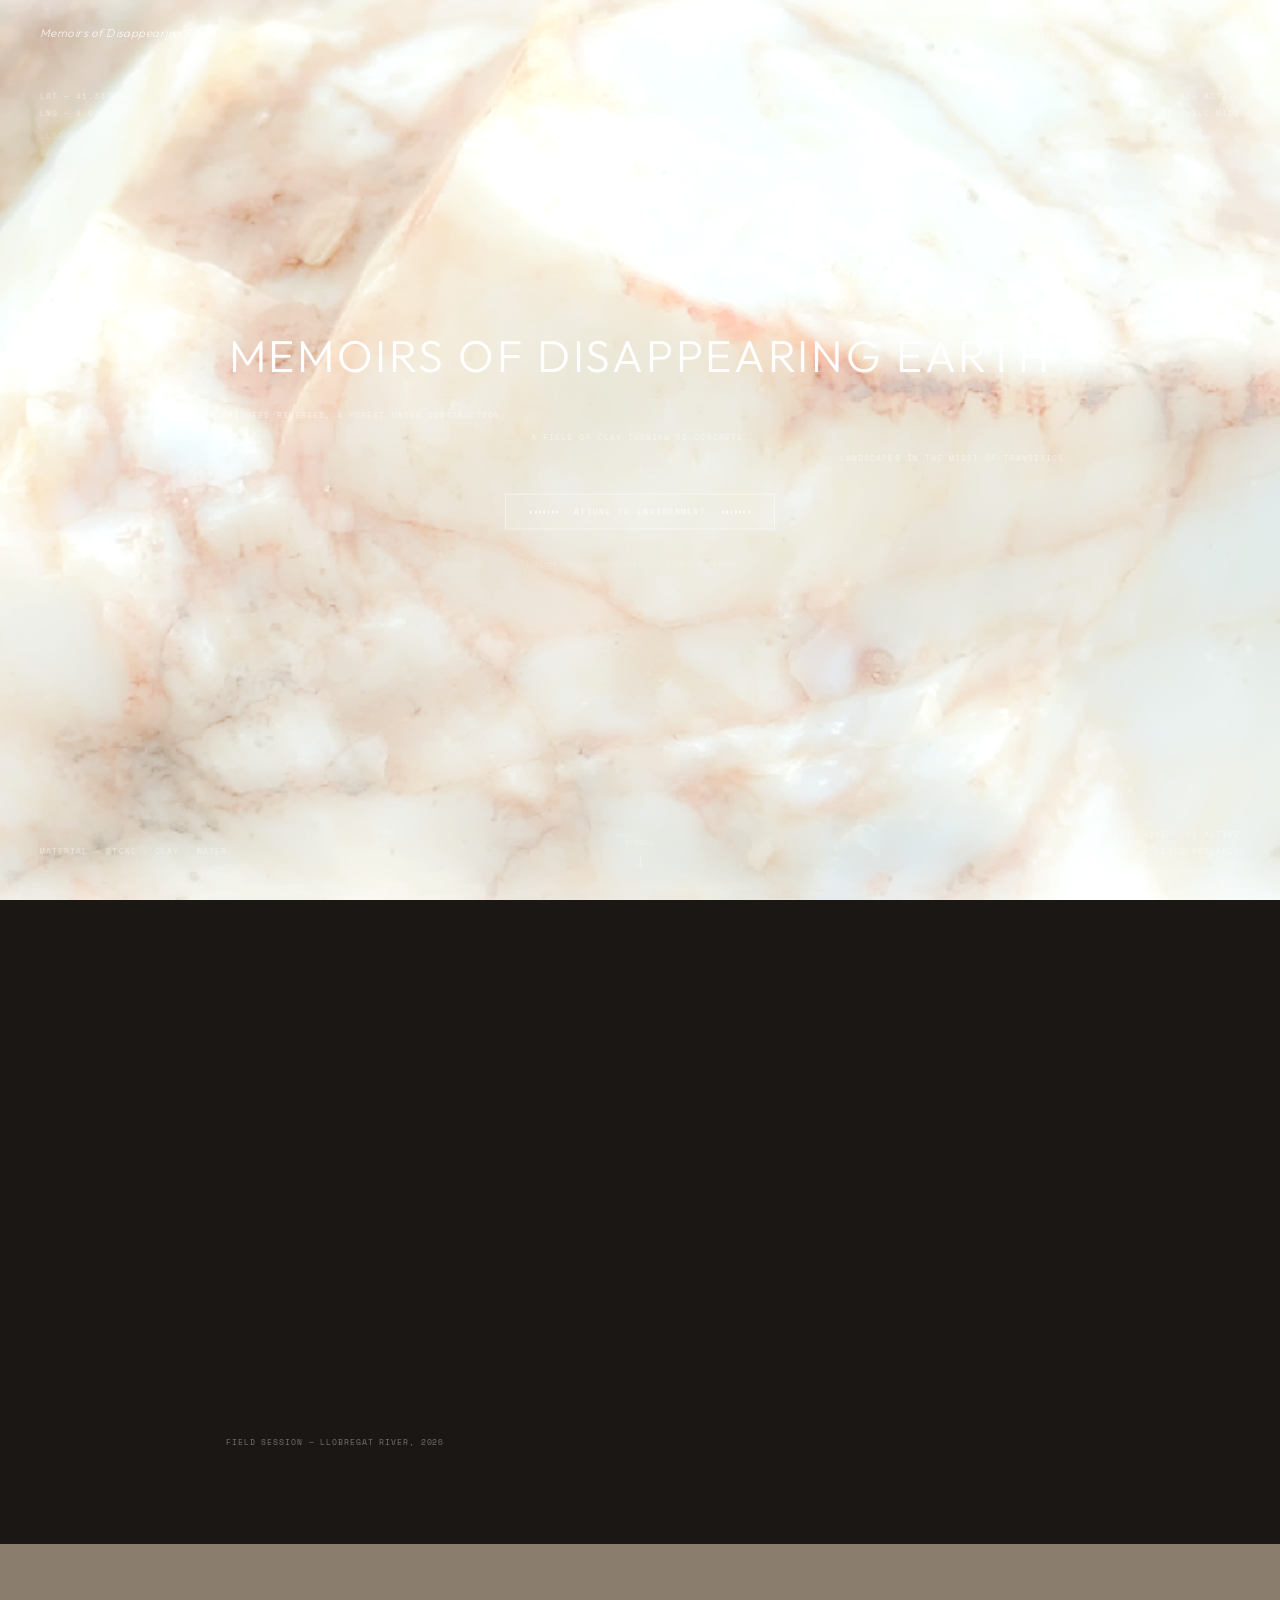
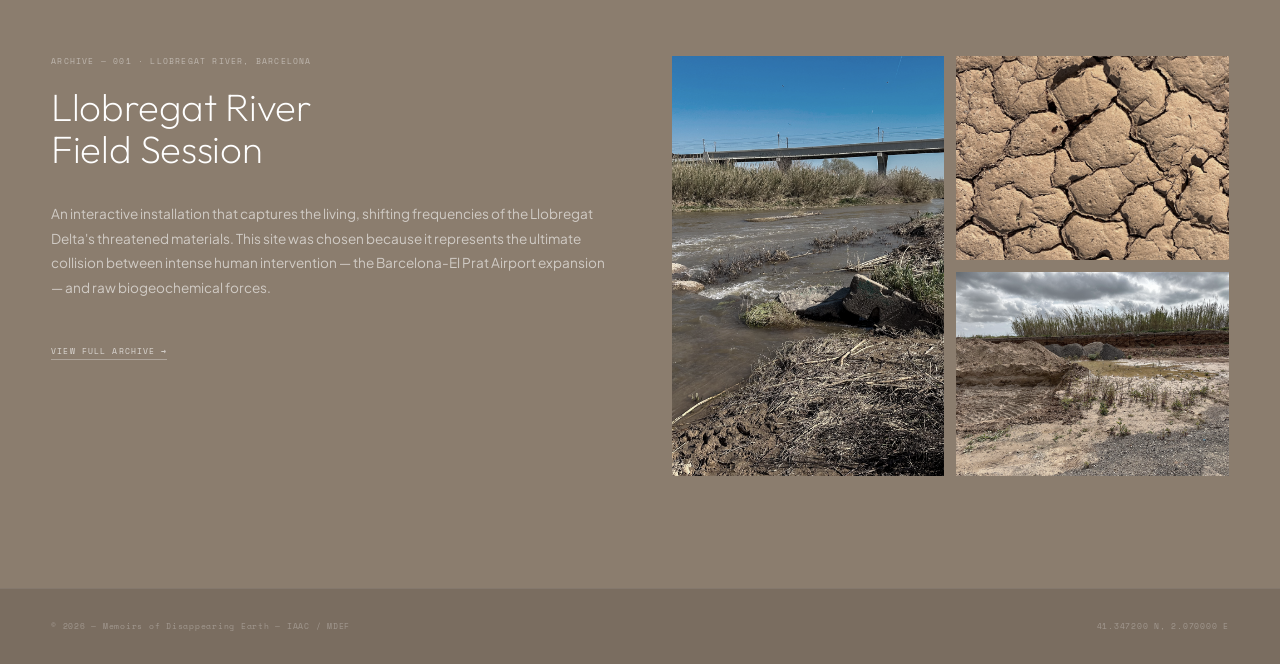
==== commit 505d0132: "small fixes" ====
--- a/index.html
+++ b/index.html
@@ -284,7 +284,7 @@
         <div style="opacity:0.5;margin-top:0.4rem">Device — Barduino 4.0.2</div>
         <div style="opacity:0.5">MCU — ESP32-S3</div>
       </div>
-      <div class="corner corner-bl"><div>Material — Stone · Sand · Water</div></div>
+      <div class="corner corner-bl"><div>Material — Stone · Clay · Water</div></div>
       <div class="corner corner-br"><div>Archive — 01 Active</div><div>Status — Field Research</div></div>
 
       <div class="hero-center">
@@ -329,7 +329,7 @@
         allow="autoplay; fullscreen; picture-in-picture; clipboard-write; encrypted-media"
         allowfullscreen
       ></iframe>
-      <span class="video-label">Field Session — Llobregat River, 2025</span>
+      <span class="video-label">Field Session — Llobregat River, 2026</span>
     </div>
   </section>
 
@@ -372,7 +372,7 @@
   <footer class="footer">
     <div class="container">
       <div class="footer-inner">
-        <span class="footer-copy">© 2025 — Memoirs of Disappearing Earth — IAAC / MDEF</span>
+        <span class="footer-copy">© 2026 — Memoirs of Disappearing Earth — IAAC / MDEF</span>
         <span class="footer-copy">41.347200 N, 2.070000 E</span>
       </div>
     </div>
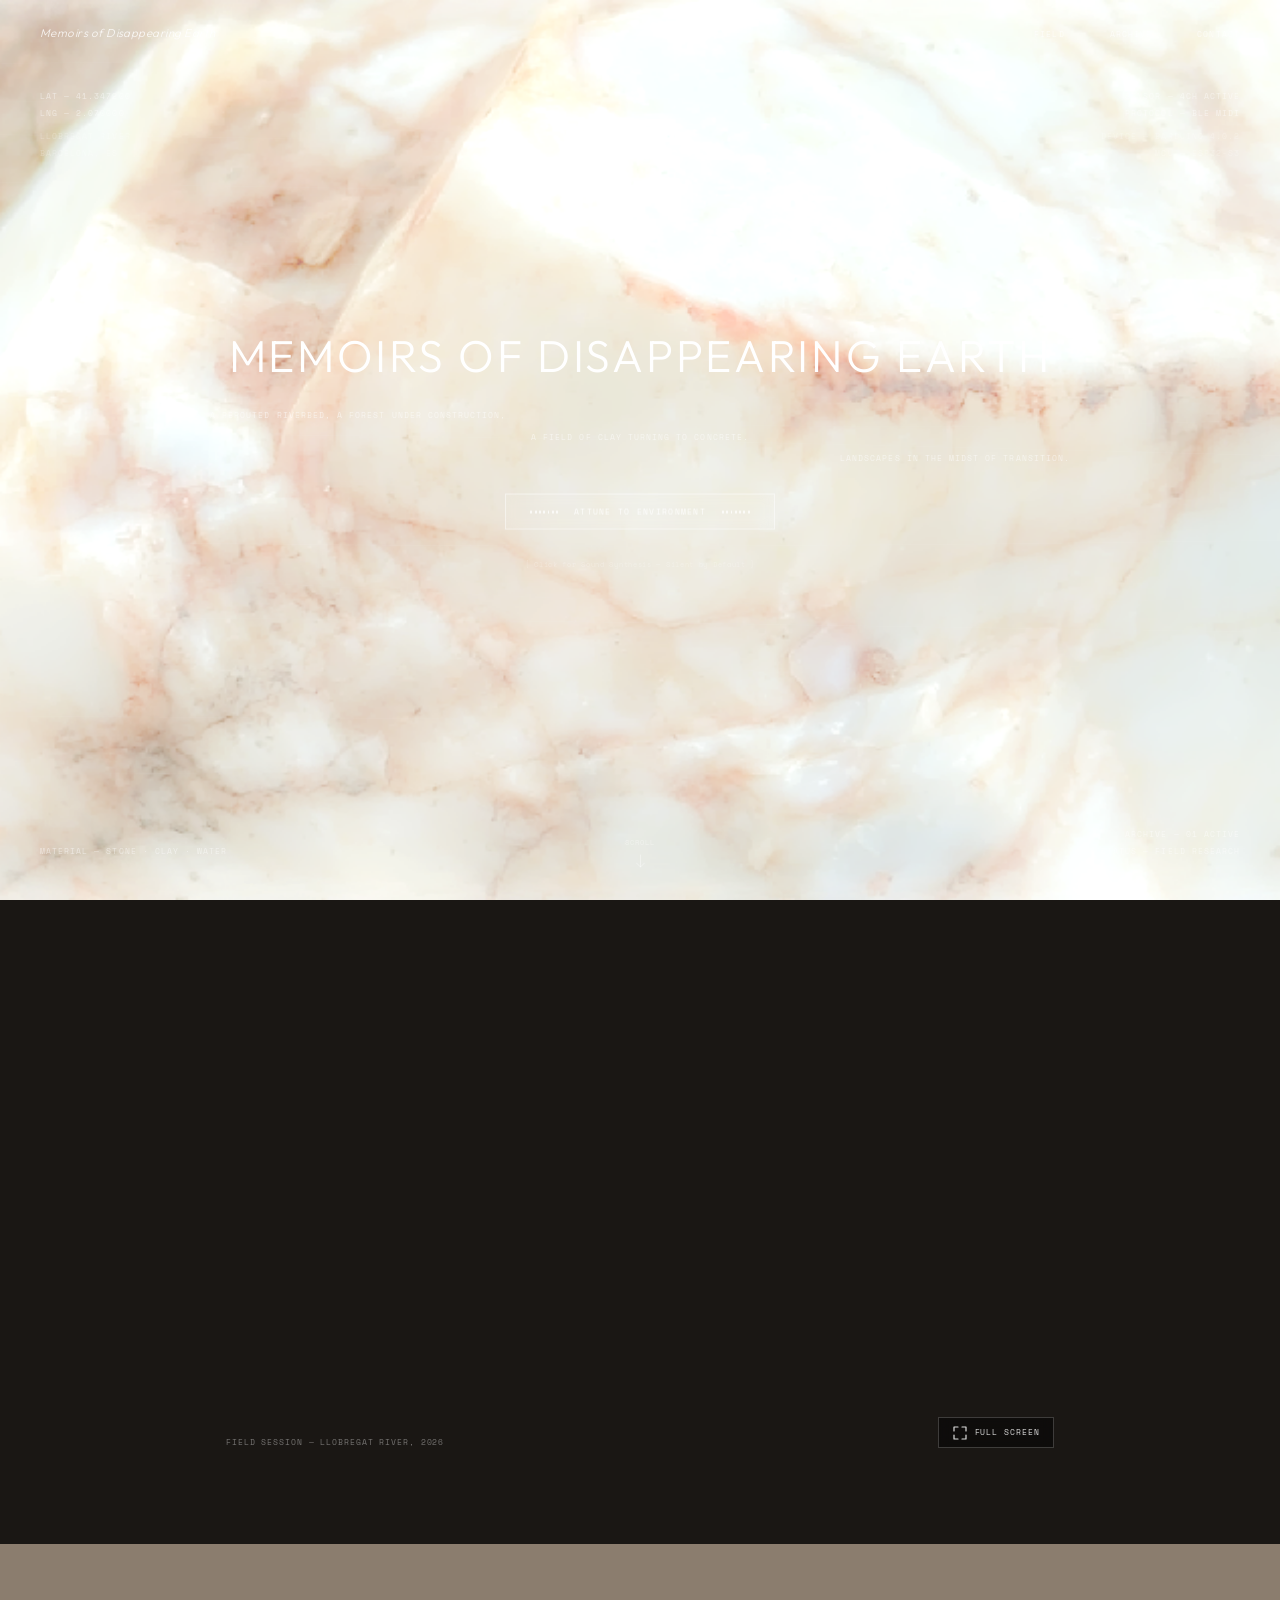
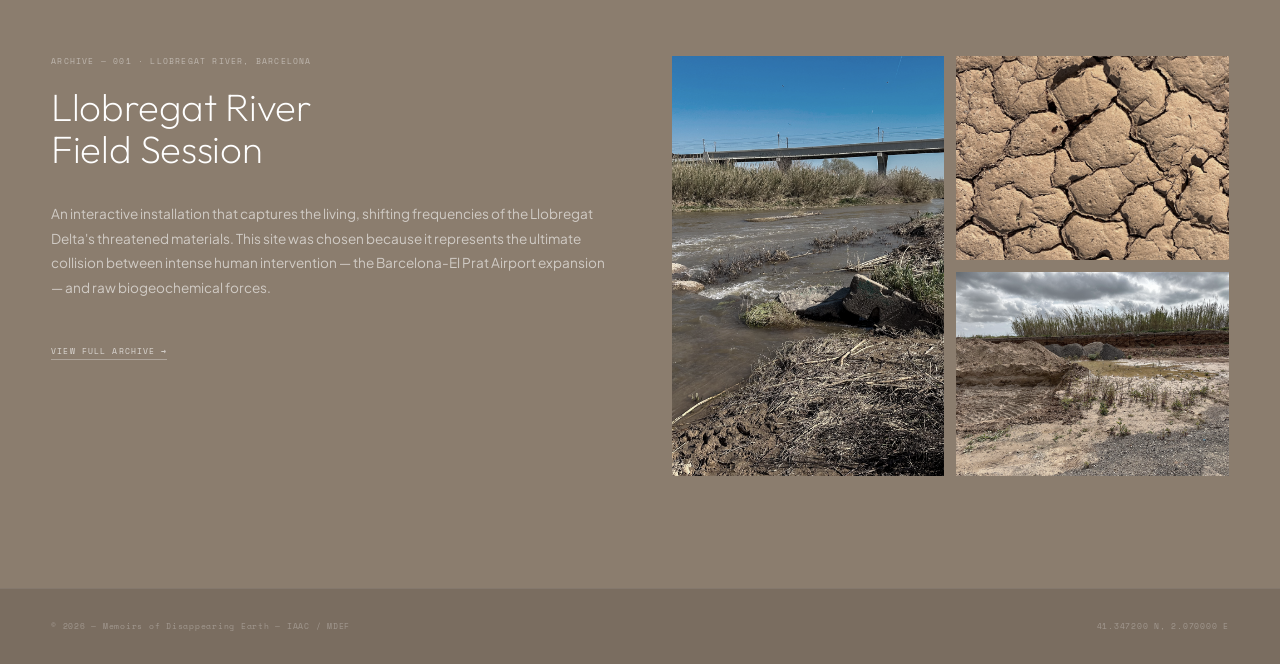
==== commit 8786aedd: "fixes of video & sound" ====
--- a/index.html
+++ b/index.html
@@ -159,6 +159,25 @@
       width: min(860px, 88vw);
       position: relative;
       aspect-ratio: 16 / 9;
+    }
+    /* Fullscreen expand button */
+    .video-expand-btn {
+      position: absolute; bottom: 1rem; right: 1rem; z-index: 3;
+      display: flex; align-items: center; gap: 0.5rem;
+      padding: 0.45rem 0.85rem;
+      background: rgba(0,0,0,0.45);
+      border: 1px solid rgba(255,255,255,0.2);
+      color: rgba(255,255,255,0.85);
+      font-family: 'Space Mono', monospace;
+      font-size: 7.5px; letter-spacing: 0.12em; text-transform: uppercase;
+      cursor: pointer;
+      backdrop-filter: blur(6px);
+      transition: background 0.25s ease, border-color 0.25s ease;
+    }
+    .video-expand-btn:hover {
+      background: rgba(0,0,0,0.65);
+      border-color: rgba(255,255,255,0.5);
+      color: #fff;
     }
     .video-wrap iframe {
       position: absolute; inset: 0;
@@ -320,18 +339,67 @@
 
   <!-- VIDEO -->
   <section class="video-section" aria-label="Project trailer">
-    <div class="video-wrap reveal">
+    <div class="video-wrap reveal" id="video-wrap">
+
+      <!--
+        Silent ambient loop — background=1 hides all controls and loops cleanly.
+        Clicking the fullscreen button swaps src to the full interactive player.
+      -->
       <iframe
+        id="video-iframe"
         title="Memoirs of Disappearing Earth — Field Session"
         src="https://player.vimeo.com/video/1201435404?h=9d8a4d50a5&autoplay=1&muted=1&loop=1&background=1"
         frameborder="0"
         referrerpolicy="strict-origin-when-cross-origin"
-        allow="autoplay; fullscreen; picture-in-picture; clipboard-write; encrypted-media"
+        allow="autoplay; fullscreen; picture-in-picture; clipboard-write; encrypted-media; web-share"
         allowfullscreen
       ></iframe>
+
+      <!-- Fullscreen button — expands the iframe in-page -->
+      <button class="video-expand-btn" id="video-expand-btn" aria-label="Watch fullscreen">
+        <svg width="14" height="14" viewBox="0 0 14 14" fill="none">
+          <path d="M1 5V1H5M9 1H13V5M13 9V13H9M5 13H1V9"
+            stroke="rgba(255,255,255,0.85)" stroke-width="1.2"
+            stroke-linecap="round" stroke-linejoin="round"/>
+        </svg>
+        <span>Full Screen</span>
+      </button>
+
       <span class="video-label">Field Session — Llobregat River, 2026</span>
     </div>
   </section>
+
+  <!-- Fullscreen overlay — appears on top of everything -->
+  <div id="video-overlay" style="
+    display:none; position:fixed; inset:0; z-index:999;
+    background:rgba(0,0,0,0.96);
+    flex-direction:column; align-items:center; justify-content:center;
+    gap:1rem;
+  ">
+    <div style="position:relative; width:min(1200px,95vw); aspect-ratio:16/9;">
+      <iframe
+        id="video-overlay-iframe"
+        title="Memoirs of Disappearing Earth — Full Video"
+        src=""
+        frameborder="0"
+        referrerpolicy="strict-origin-when-cross-origin"
+        allow="autoplay; fullscreen; picture-in-picture; clipboard-write; encrypted-media; web-share"
+        allowfullscreen
+        style="position:absolute;inset:0;width:100%;height:100%;border:none;"
+      ></iframe>
+    </div>
+    <!-- Close button -->
+    <button id="video-close-btn" style="
+      font-family:'Space Mono',monospace; font-size:8px;
+      letter-spacing:0.14em; text-transform:uppercase;
+      color:rgba(255,255,255,0.5); border:1px solid rgba(255,255,255,0.2);
+      background:none; padding:0.5rem 1.2rem; cursor:pointer;
+      transition:color 0.2s, border-color 0.2s;
+    " onmouseover="this.style.color='#fff';this.style.borderColor='rgba(255,255,255,0.6)'"
+       onmouseout="this.style.color='rgba(255,255,255,0.5)';this.style.borderColor='rgba(255,255,255,0.2)'">
+      ✕ &nbsp; Close
+    </button>
+  </div>
 
   <!-- LLOBREGAT TEASER -->
   <section class="teaser" aria-label="Llobregat activation">
@@ -379,5 +447,33 @@
   </footer>
 
   <script src="js/main.js"></script>
+  <script>
+    /* ── VIDEO FULLSCREEN ── */
+    const expandBtn = document.getElementById('video-expand-btn');
+    const videoIframe = document.getElementById('video-bg');
+
+    if (expandBtn && videoIframe) {
+      expandBtn.addEventListener('click', () => {
+        /* Try native fullscreen API on the iframe */
+        const el = videoIframe;
+        if (el.requestFullscreen) {
+          el.requestFullscreen();
+        } else if (el.webkitRequestFullscreen) {
+          el.webkitRequestFullscreen();
+        } else if (el.mozRequestFullScreen) {
+          el.mozRequestFullScreen();
+        } else if (el.msRequestFullscreen) {
+          el.msRequestFullscreen();
+        }
+      });
+
+      /* When fullscreen exits, iframe returns to normal */
+      document.addEventListener('fullscreenchange', () => {
+        if (!document.fullscreenElement) {
+          /* back to ambient loop — nothing needed, iframe stays */
+        }
+      });
+    }
+  </script>
 </body>
 </html>
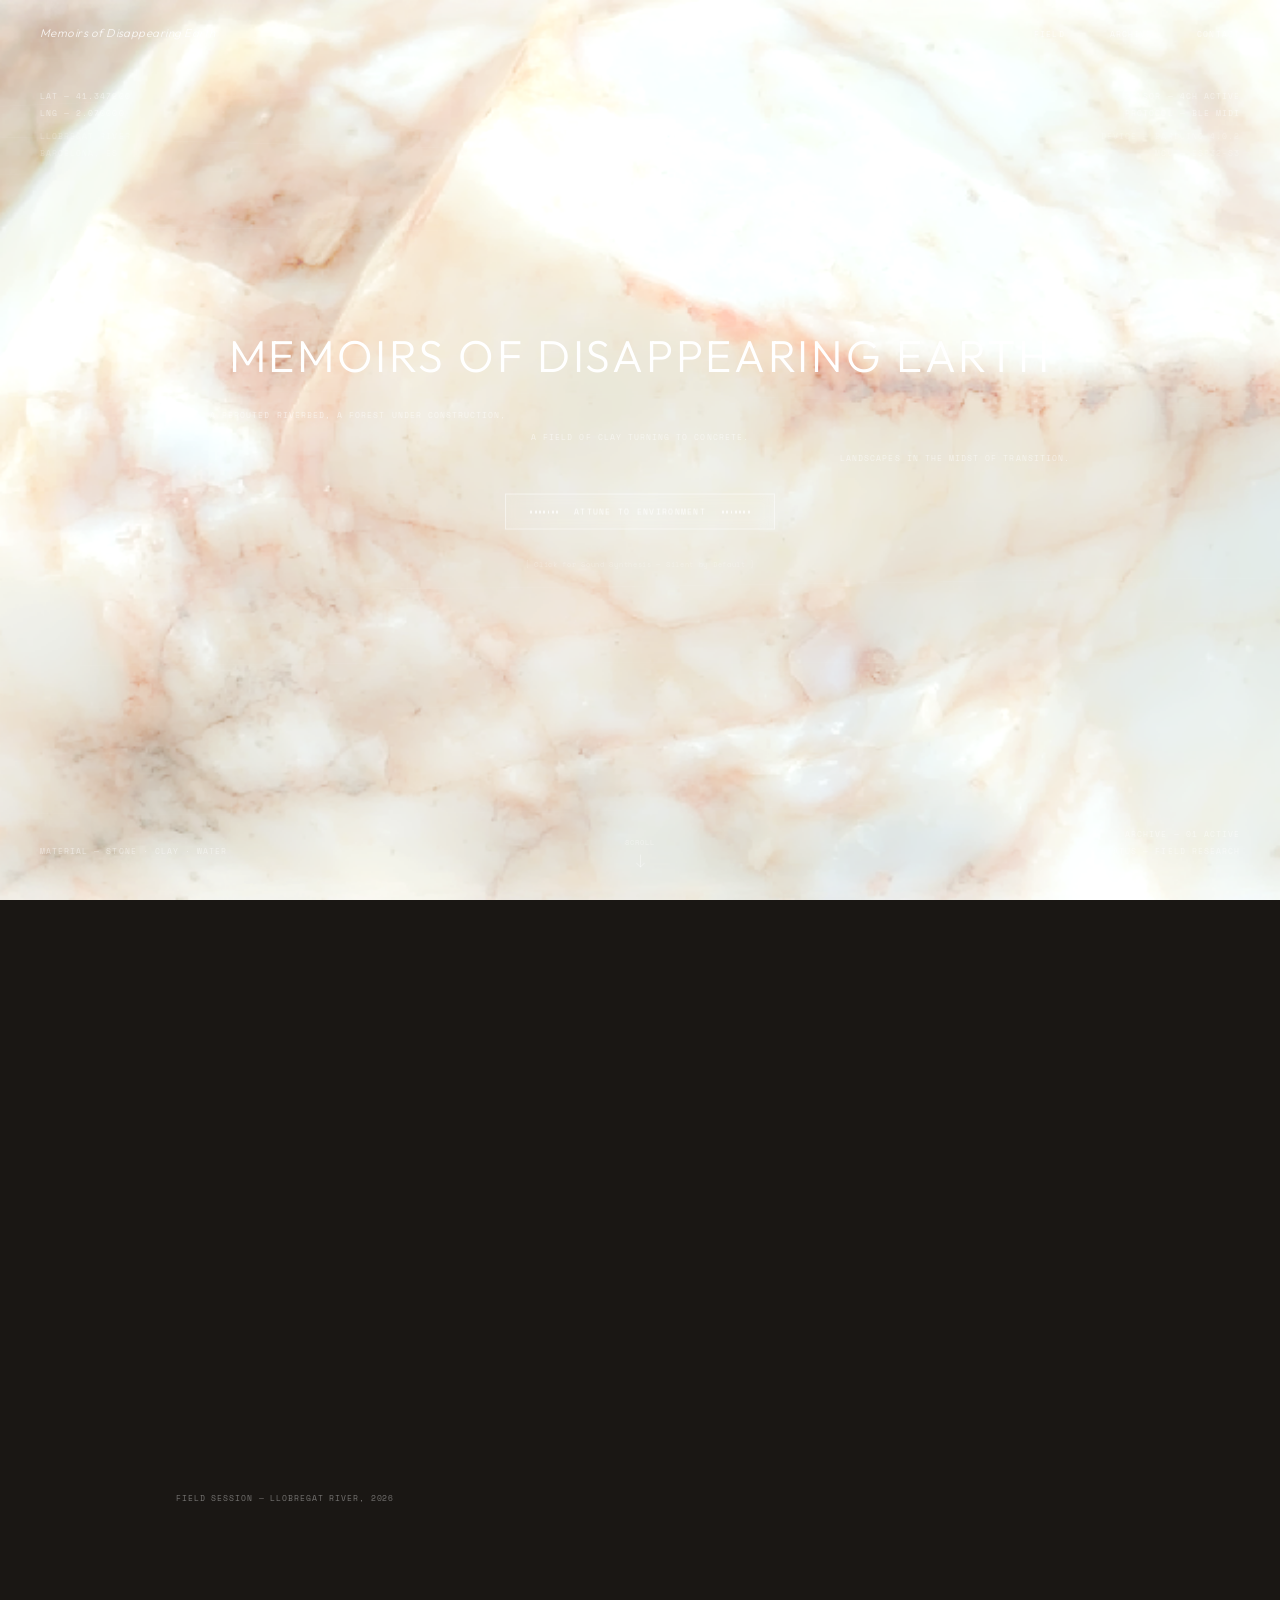
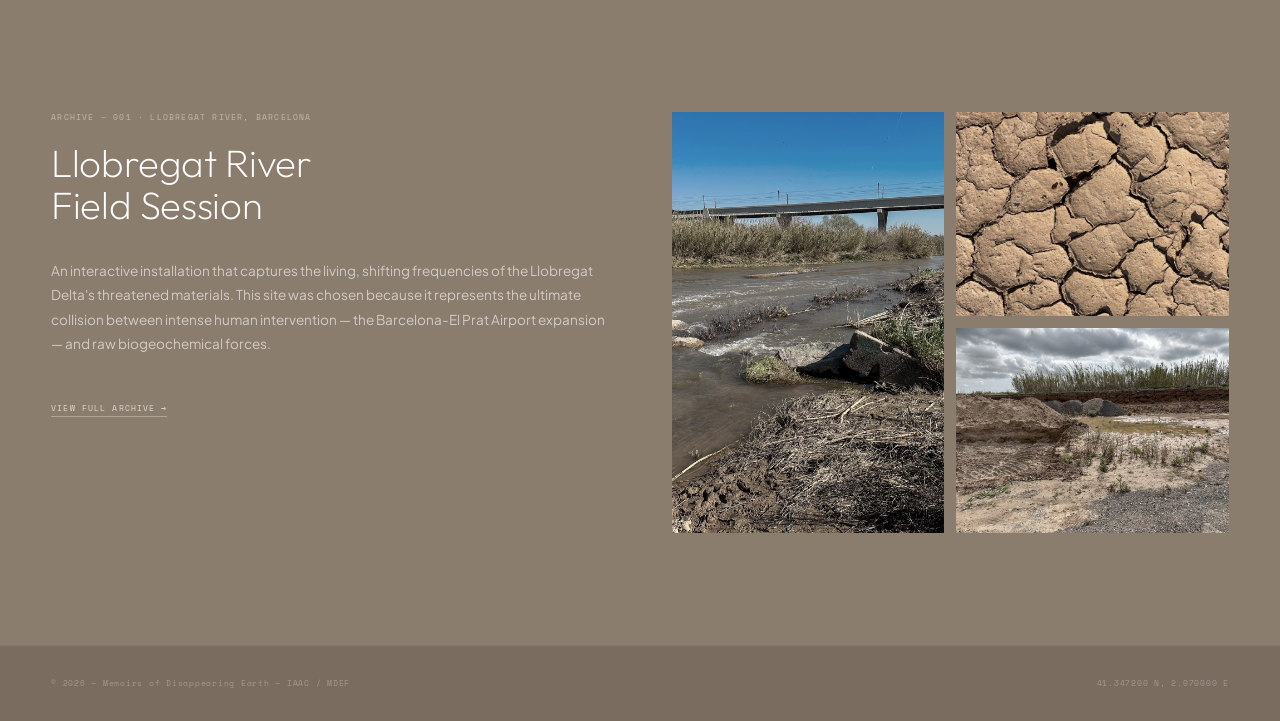
==== commit 8cf73493: "video full screen fixes" ====
--- a/index.html
+++ b/index.html
@@ -156,29 +156,11 @@
       padding: 5rem 0; position: relative; overflow: hidden;
     }
     .video-wrap {
-      width: min(860px, 88vw);
+      width: min(960px, 92vw);
       position: relative;
       aspect-ratio: 16 / 9;
     }
-    /* Fullscreen expand button */
-    .video-expand-btn {
-      position: absolute; bottom: 1rem; right: 1rem; z-index: 3;
-      display: flex; align-items: center; gap: 0.5rem;
-      padding: 0.45rem 0.85rem;
-      background: rgba(0,0,0,0.45);
-      border: 1px solid rgba(255,255,255,0.2);
-      color: rgba(255,255,255,0.85);
-      font-family: 'Space Mono', monospace;
-      font-size: 7.5px; letter-spacing: 0.12em; text-transform: uppercase;
-      cursor: pointer;
-      backdrop-filter: blur(6px);
-      transition: background 0.25s ease, border-color 0.25s ease;
-    }
-    .video-expand-btn:hover {
-      background: rgba(0,0,0,0.65);
-      border-color: rgba(255,255,255,0.5);
-      color: #fff;
-    }
+
     .video-wrap iframe {
       position: absolute; inset: 0;
       width: 100%; height: 100%;
@@ -339,67 +321,25 @@
 
   <!-- VIDEO -->
   <section class="video-section" aria-label="Project trailer">
-    <div class="video-wrap reveal" id="video-wrap">
-
+    <div class="video-wrap reveal">
       <!--
-        Silent ambient loop — background=1 hides all controls and loops cleanly.
-        Clicking the fullscreen button swaps src to the full interactive player.
+        Starts muted and autoplays. Visitor can unmute using
+        the Vimeo controls. Fullscreen via the native browser
+        fullscreen button inside the Vimeo player.
+        No background=1 — full video, full controls, full sound.
       -->
       <iframe
         id="video-iframe"
         title="Memoirs of Disappearing Earth — Field Session"
-        src="https://player.vimeo.com/video/1201435404?h=9d8a4d50a5&autoplay=1&muted=1&loop=1&background=1"
+        src="https://player.vimeo.com/video/1201435404?h=9d8a4d50a5&autoplay=1&muted=1&loop=1&color=ffffff&title=0&byline=0&portrait=0"
         frameborder="0"
         referrerpolicy="strict-origin-when-cross-origin"
         allow="autoplay; fullscreen; picture-in-picture; clipboard-write; encrypted-media; web-share"
         allowfullscreen
       ></iframe>
-
-      <!-- Fullscreen button — expands the iframe in-page -->
-      <button class="video-expand-btn" id="video-expand-btn" aria-label="Watch fullscreen">
-        <svg width="14" height="14" viewBox="0 0 14 14" fill="none">
-          <path d="M1 5V1H5M9 1H13V5M13 9V13H9M5 13H1V9"
-            stroke="rgba(255,255,255,0.85)" stroke-width="1.2"
-            stroke-linecap="round" stroke-linejoin="round"/>
-        </svg>
-        <span>Full Screen</span>
-      </button>
-
       <span class="video-label">Field Session — Llobregat River, 2026</span>
     </div>
   </section>
-
-  <!-- Fullscreen overlay — appears on top of everything -->
-  <div id="video-overlay" style="
-    display:none; position:fixed; inset:0; z-index:999;
-    background:rgba(0,0,0,0.96);
-    flex-direction:column; align-items:center; justify-content:center;
-    gap:1rem;
-  ">
-    <div style="position:relative; width:min(1200px,95vw); aspect-ratio:16/9;">
-      <iframe
-        id="video-overlay-iframe"
-        title="Memoirs of Disappearing Earth — Full Video"
-        src=""
-        frameborder="0"
-        referrerpolicy="strict-origin-when-cross-origin"
-        allow="autoplay; fullscreen; picture-in-picture; clipboard-write; encrypted-media; web-share"
-        allowfullscreen
-        style="position:absolute;inset:0;width:100%;height:100%;border:none;"
-      ></iframe>
-    </div>
-    <!-- Close button -->
-    <button id="video-close-btn" style="
-      font-family:'Space Mono',monospace; font-size:8px;
-      letter-spacing:0.14em; text-transform:uppercase;
-      color:rgba(255,255,255,0.5); border:1px solid rgba(255,255,255,0.2);
-      background:none; padding:0.5rem 1.2rem; cursor:pointer;
-      transition:color 0.2s, border-color 0.2s;
-    " onmouseover="this.style.color='#fff';this.style.borderColor='rgba(255,255,255,0.6)'"
-       onmouseout="this.style.color='rgba(255,255,255,0.5)';this.style.borderColor='rgba(255,255,255,0.2)'">
-      ✕ &nbsp; Close
-    </button>
-  </div>
 
   <!-- LLOBREGAT TEASER -->
   <section class="teaser" aria-label="Llobregat activation">
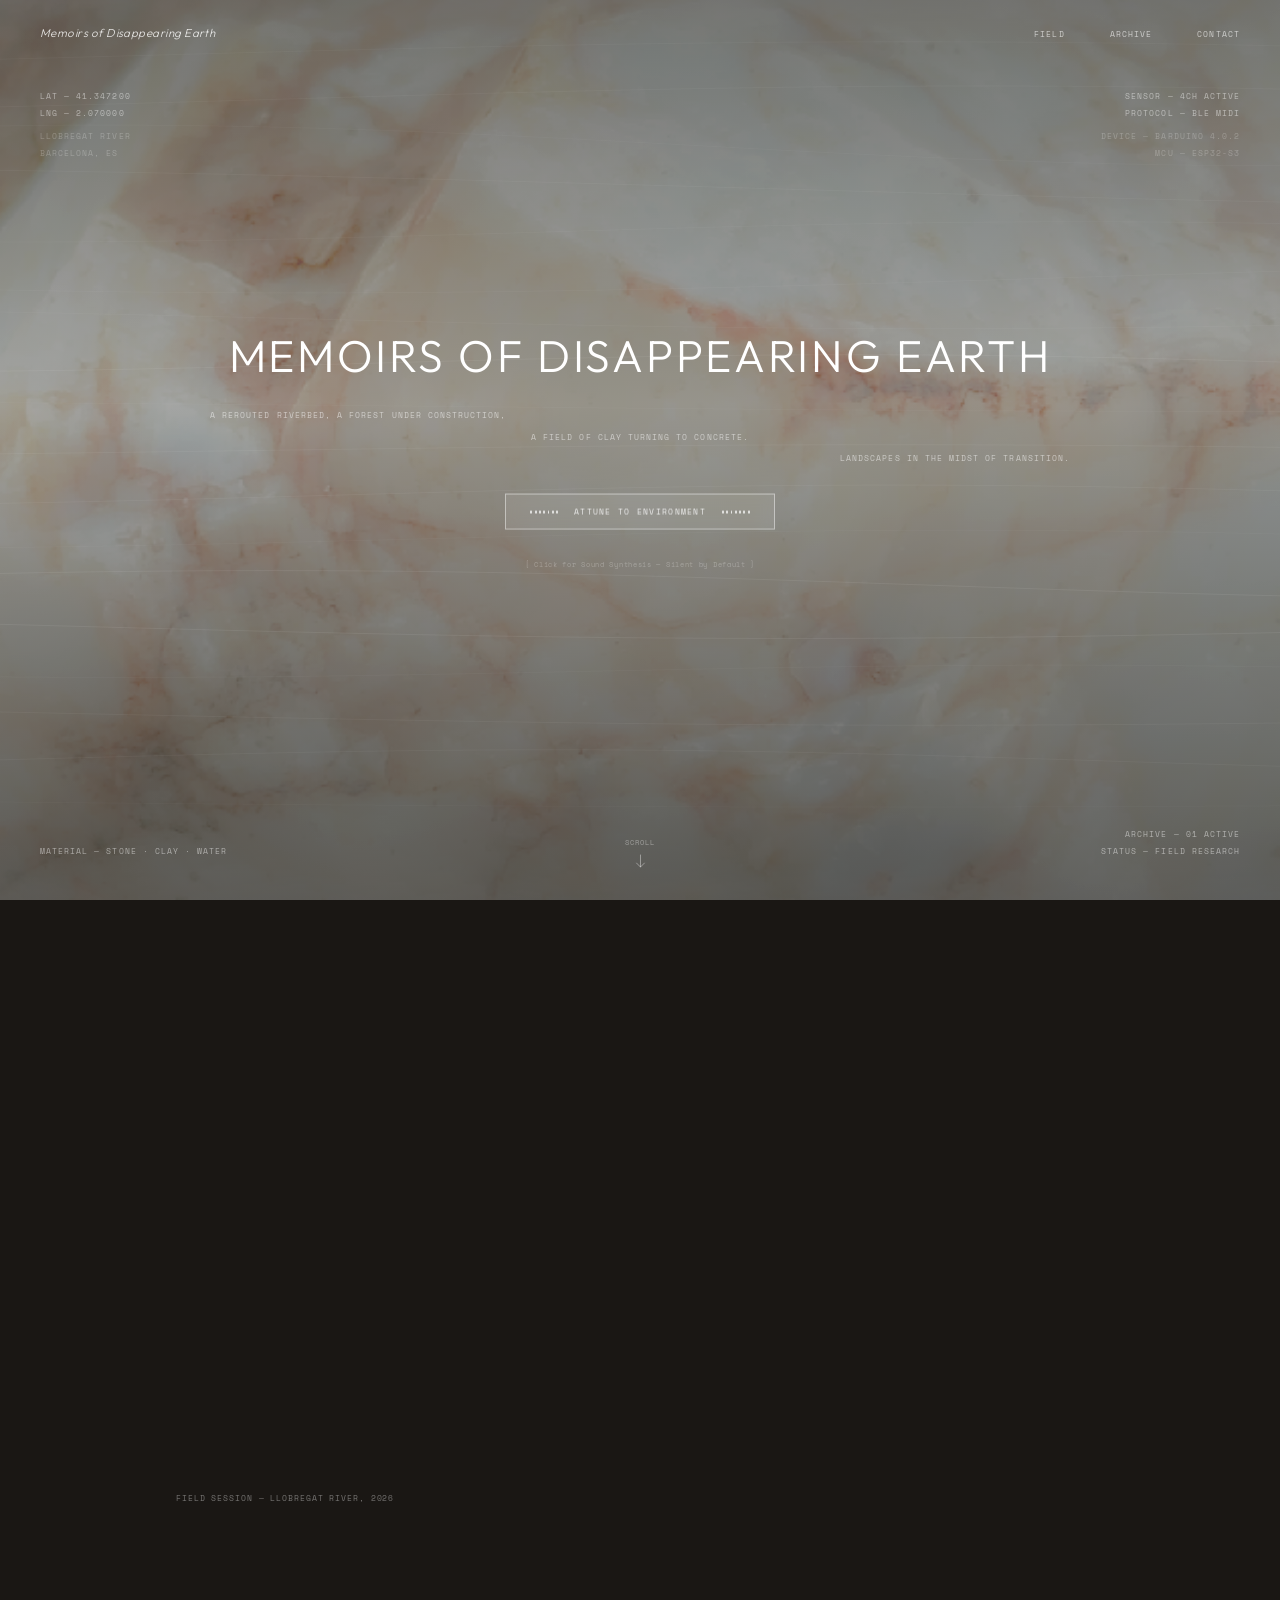
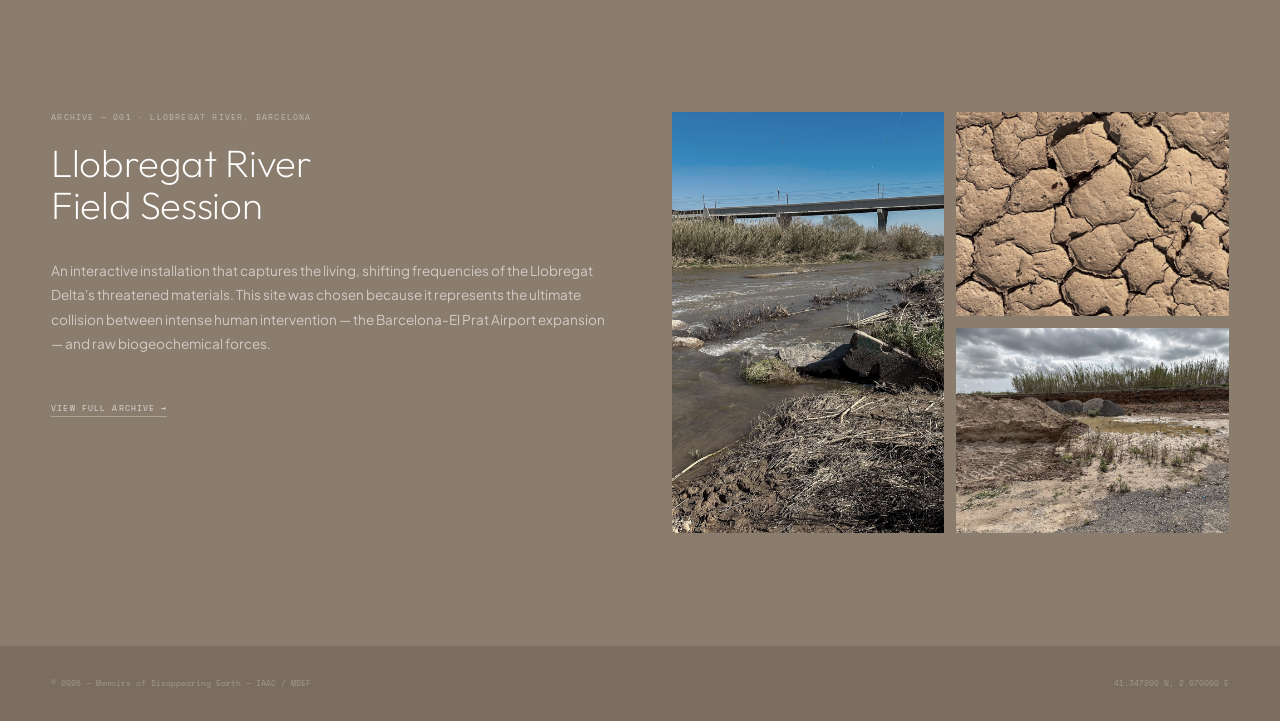
==== commit 7557b120: "Update index layout with stable scripts" ====
--- a/index.html
+++ b/index.html
@@ -63,6 +63,17 @@
       background-size: cover; background-position: center;
       filter: saturate(0.78) brightness(1.06);
     }
+    .hero-bg::after {
+      content: '';
+      position: absolute;
+      inset: 0;
+      background: linear-gradient(
+        180deg,
+        rgba(20, 18, 14, 0.6) 0%,
+        rgba(20, 18, 14, 0.4) 45%,
+        rgba(20, 18, 14, 0.68) 100%
+      );
+    }
     .hero-canvas {
       position: absolute; inset: 0; z-index: 1;
       width: 100%; height: 100%;
@@ -160,7 +171,6 @@
       position: relative;
       aspect-ratio: 16 / 9;
     }
-
     .video-wrap iframe {
       position: absolute; inset: 0;
       width: 100%; height: 100%;
@@ -233,7 +243,7 @@
     }
     .footer-copy {
       font-family: 'Space Mono', monospace; font-size: 7.5px;
-      letter-spacing: 0.1em; color: rgba(255,255,255,0.3);
+      letter-spacing: 0.1; color: rgba(255,255,255,0.3);
     }
 
     /* ── REVEAL ── */
@@ -260,7 +270,6 @@
 </head>
 <body>
 
-  <!-- NAV -->
   <nav class="nav" id="nav">
     <a href="index.html" class="nav-wordmark">Memoirs of Disappearing Earth</a>
     <ul class="nav-links">
@@ -270,7 +279,6 @@
     </ul>
   </nav>
 
-  <!-- HERO -->
   <section class="hero" aria-label="Landing">
     <div class="hero-bg"></div>
     <canvas class="hero-canvas" id="canvas" aria-hidden="true"></canvas>
@@ -319,15 +327,8 @@
     </svg>
   </div>
 
-  <!-- VIDEO -->
   <section class="video-section" aria-label="Project trailer">
     <div class="video-wrap reveal">
-      <!--
-        Starts muted and autoplays. Visitor can unmute using
-        the Vimeo controls. Fullscreen via the native browser
-        fullscreen button inside the Vimeo player.
-        No background=1 — full video, full controls, full sound.
-      -->
       <iframe
         id="video-iframe"
         title="Memoirs of Disappearing Earth — Field Session"
@@ -341,7 +342,6 @@
     </div>
   </section>
 
-  <!-- LLOBREGAT TEASER -->
   <section class="teaser" aria-label="Llobregat activation">
     <div class="container">
       <div class="teaser-grid reveal">
@@ -358,10 +358,6 @@
           <a href="work.html" class="teaser-link">View Full Archive →</a>
         </div>
         <div class="teaser-images">
-          <!--
-            Drop your field images into assets/images/
-            named: web-01.jpg, web-02.jpg, web-03.jpg
-          -->
           <div class="teaser-img tall">
             <img src="assets/images/web-01.jpg" alt="Llobregat river terrain" onerror="this.parentElement.style.background='rgba(0,0,0,0.25)'" />
           </div>
@@ -376,7 +372,6 @@
     </div>
   </section>
 
-  <!-- FOOTER -->
   <footer class="footer">
     <div class="container">
       <div class="footer-inner">
@@ -388,32 +383,27 @@
 
   <script src="js/main.js"></script>
   <script>
-    /* ── VIDEO FULLSCREEN ── */
-    const expandBtn = document.getElementById('video-expand-btn');
-    const videoIframe = document.getElementById('video-bg');
-
-    if (expandBtn && videoIframe) {
-      expandBtn.addEventListener('click', () => {
-        /* Try native fullscreen API on the iframe */
-        const el = videoIframe;
-        if (el.requestFullscreen) {
-          el.requestFullscreen();
-        } else if (el.webkitRequestFullscreen) {
-          el.webkitRequestFullscreen();
-        } else if (el.mozRequestFullScreen) {
-          el.mozRequestFullScreen();
-        } else if (el.msRequestFullscreen) {
-          el.msRequestFullscreen();
+    /* ── REVEAL ANIMATION BACKUP ── */
+    // Ensures components become visible on scroll even if js/main.js is missing setup
+    const revealElements = document.querySelectorAll('.reveal');
+    const observer = new IntersectionObserver((entries) => {
+      entries.forEach(entry => {
+        if (entry.isIntersecting) {
+          entry.target.classList.add('visible');
         }
       });
-
-      /* When fullscreen exits, iframe returns to normal */
-      document.addEventListener('fullscreenchange', () => {
-        if (!document.fullscreenElement) {
-          /* back to ambient loop — nothing needed, iframe stays */
-        }
-      });
-    }
+    }, { threshold: 0.1 });
+    revealElements.forEach(el => observer.observe(el));
+
+    /* ── SCROLL NAV BACKUP ── */
+    const nav = document.getElementById('nav');
+    window.addEventListener('scroll', () => {
+      if (window.scrollY > 50) {
+        nav.classList.add('scrolled');
+      } else {
+        nav.classList.remove('scrolled');
+      }
+    });
   </script>
 </body>
 </html>
